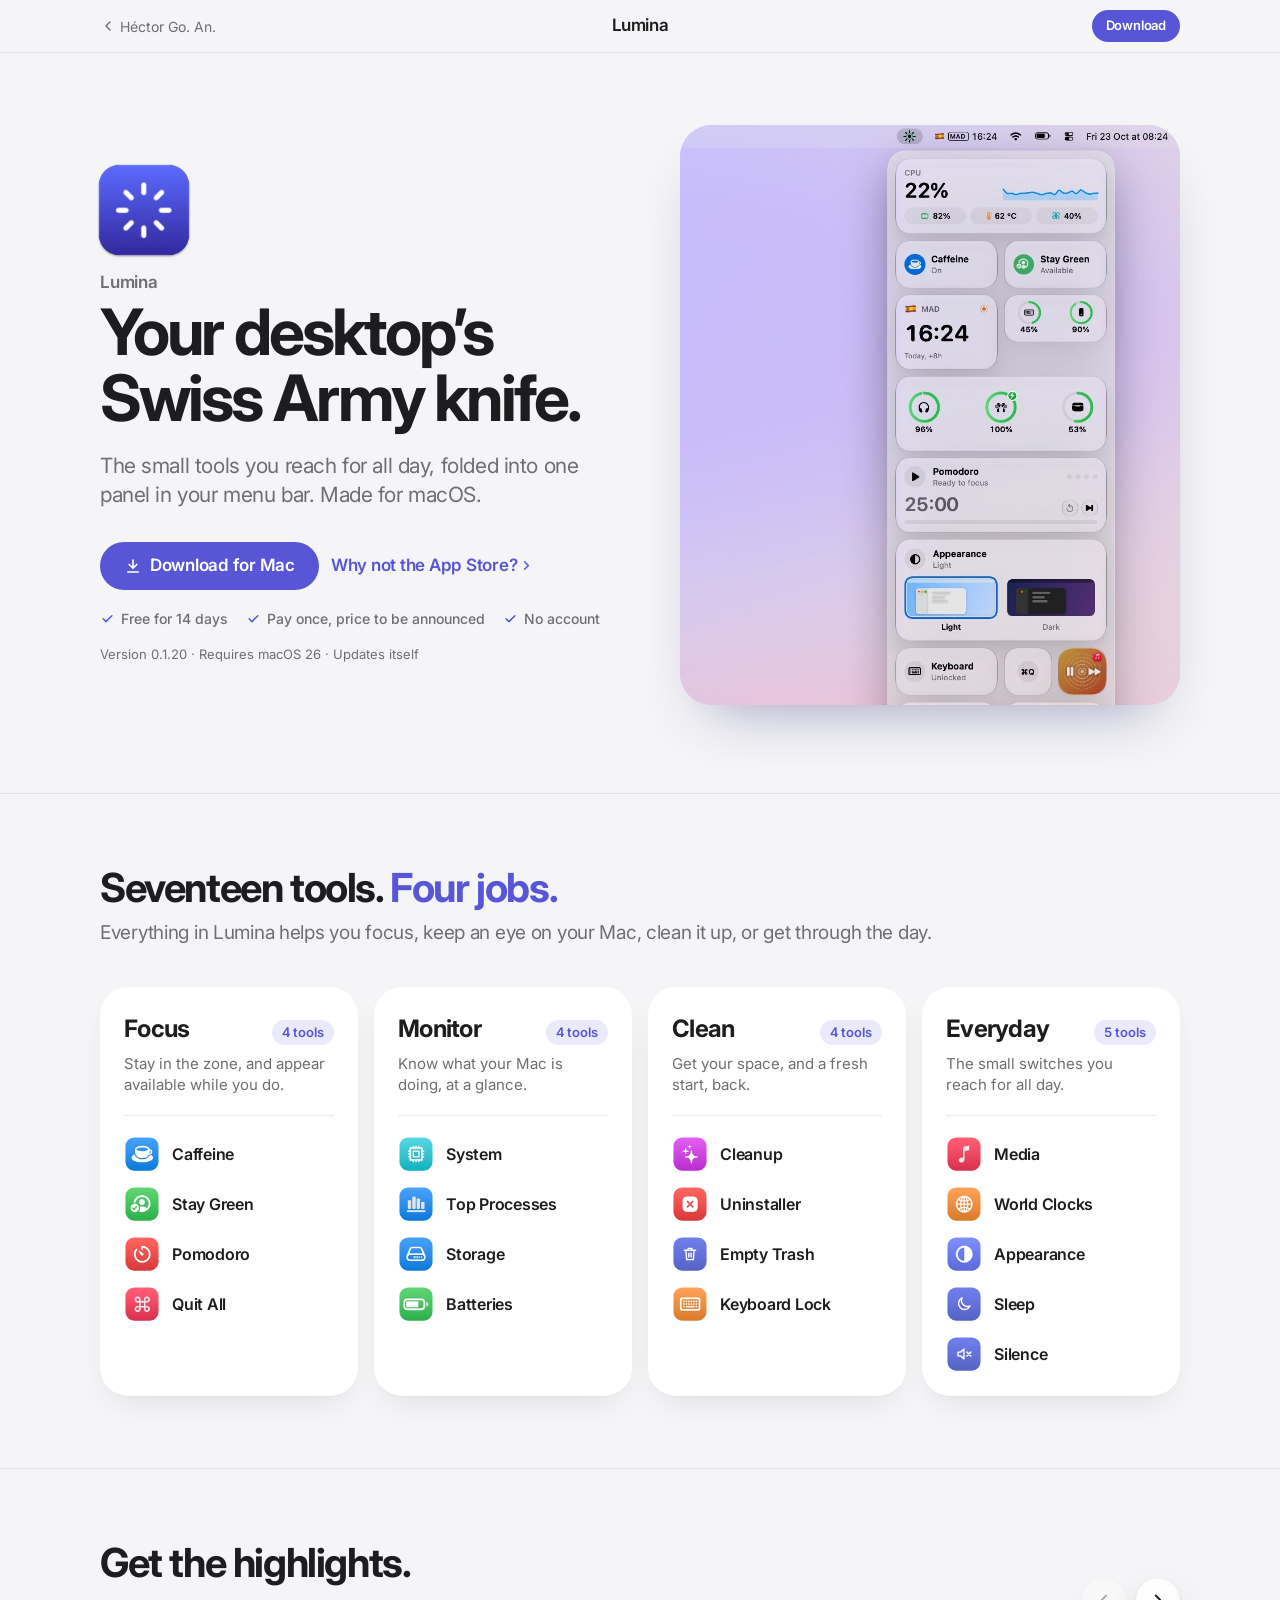
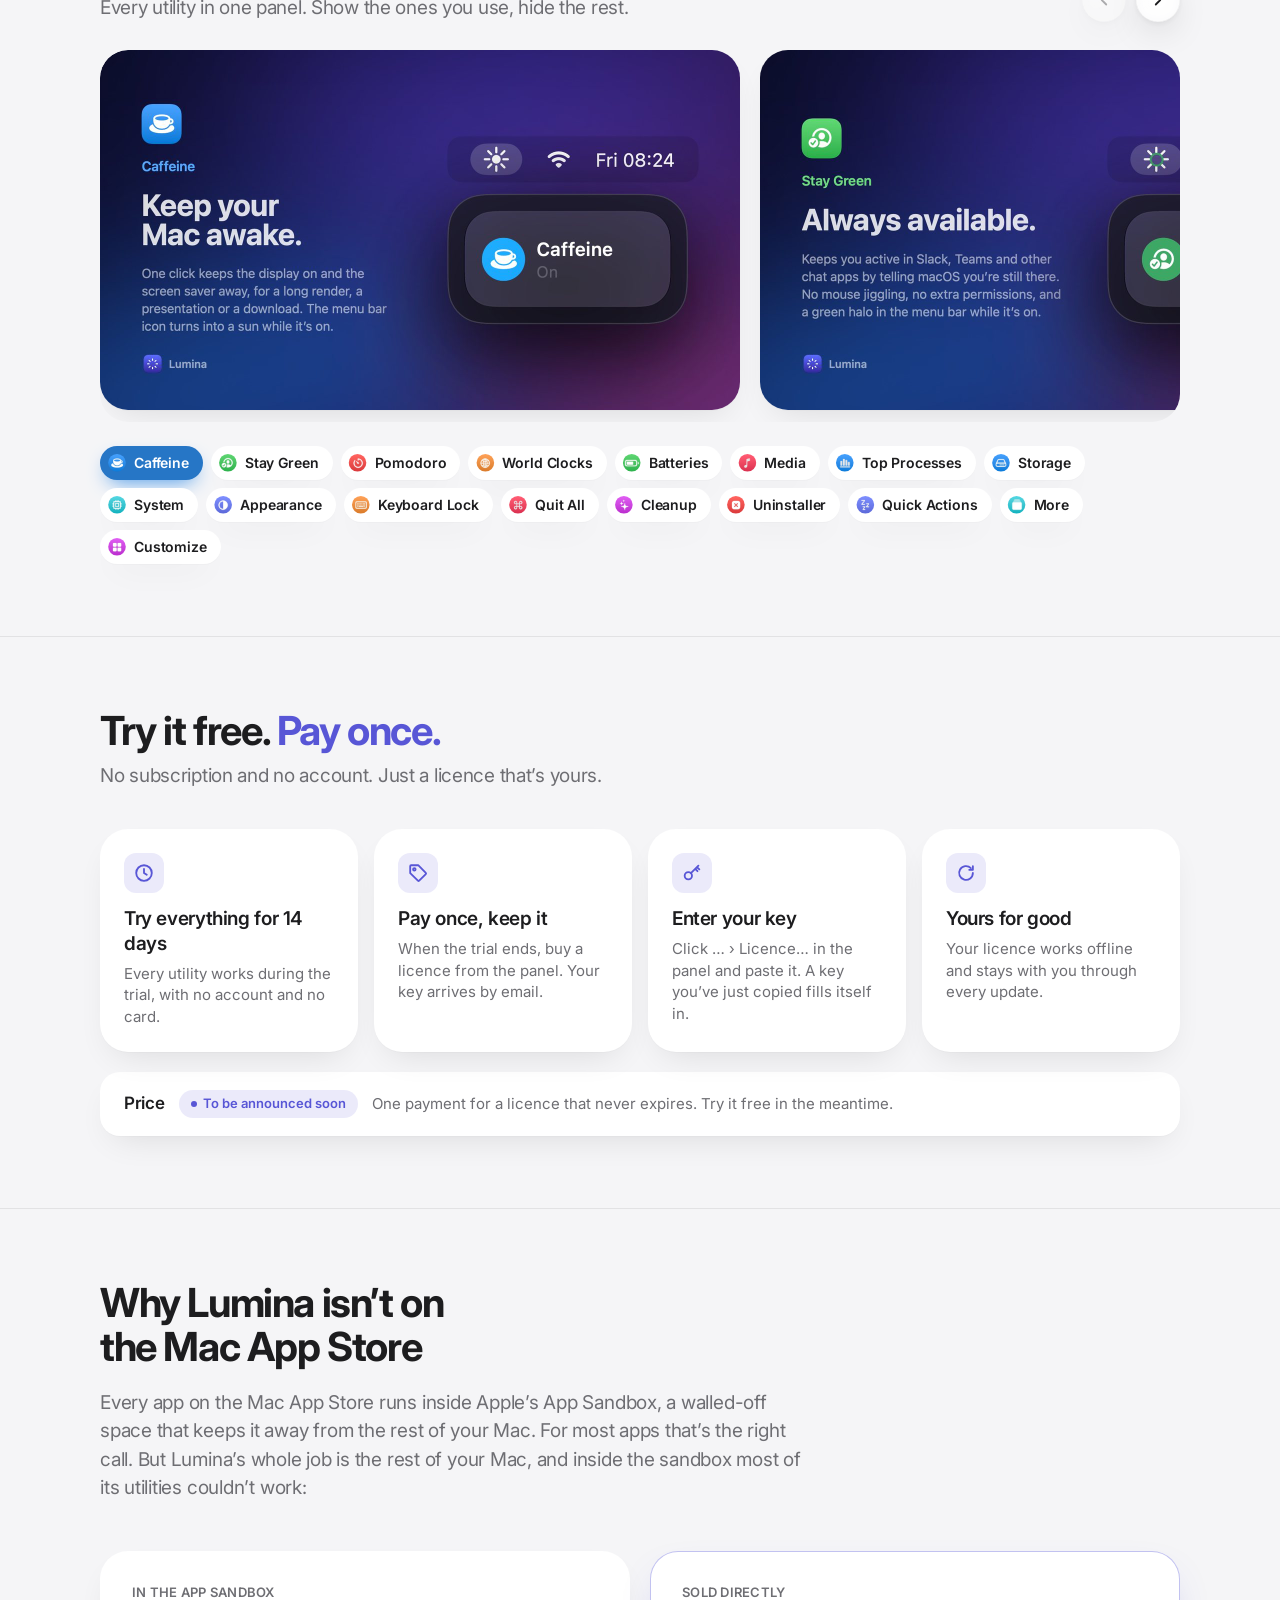
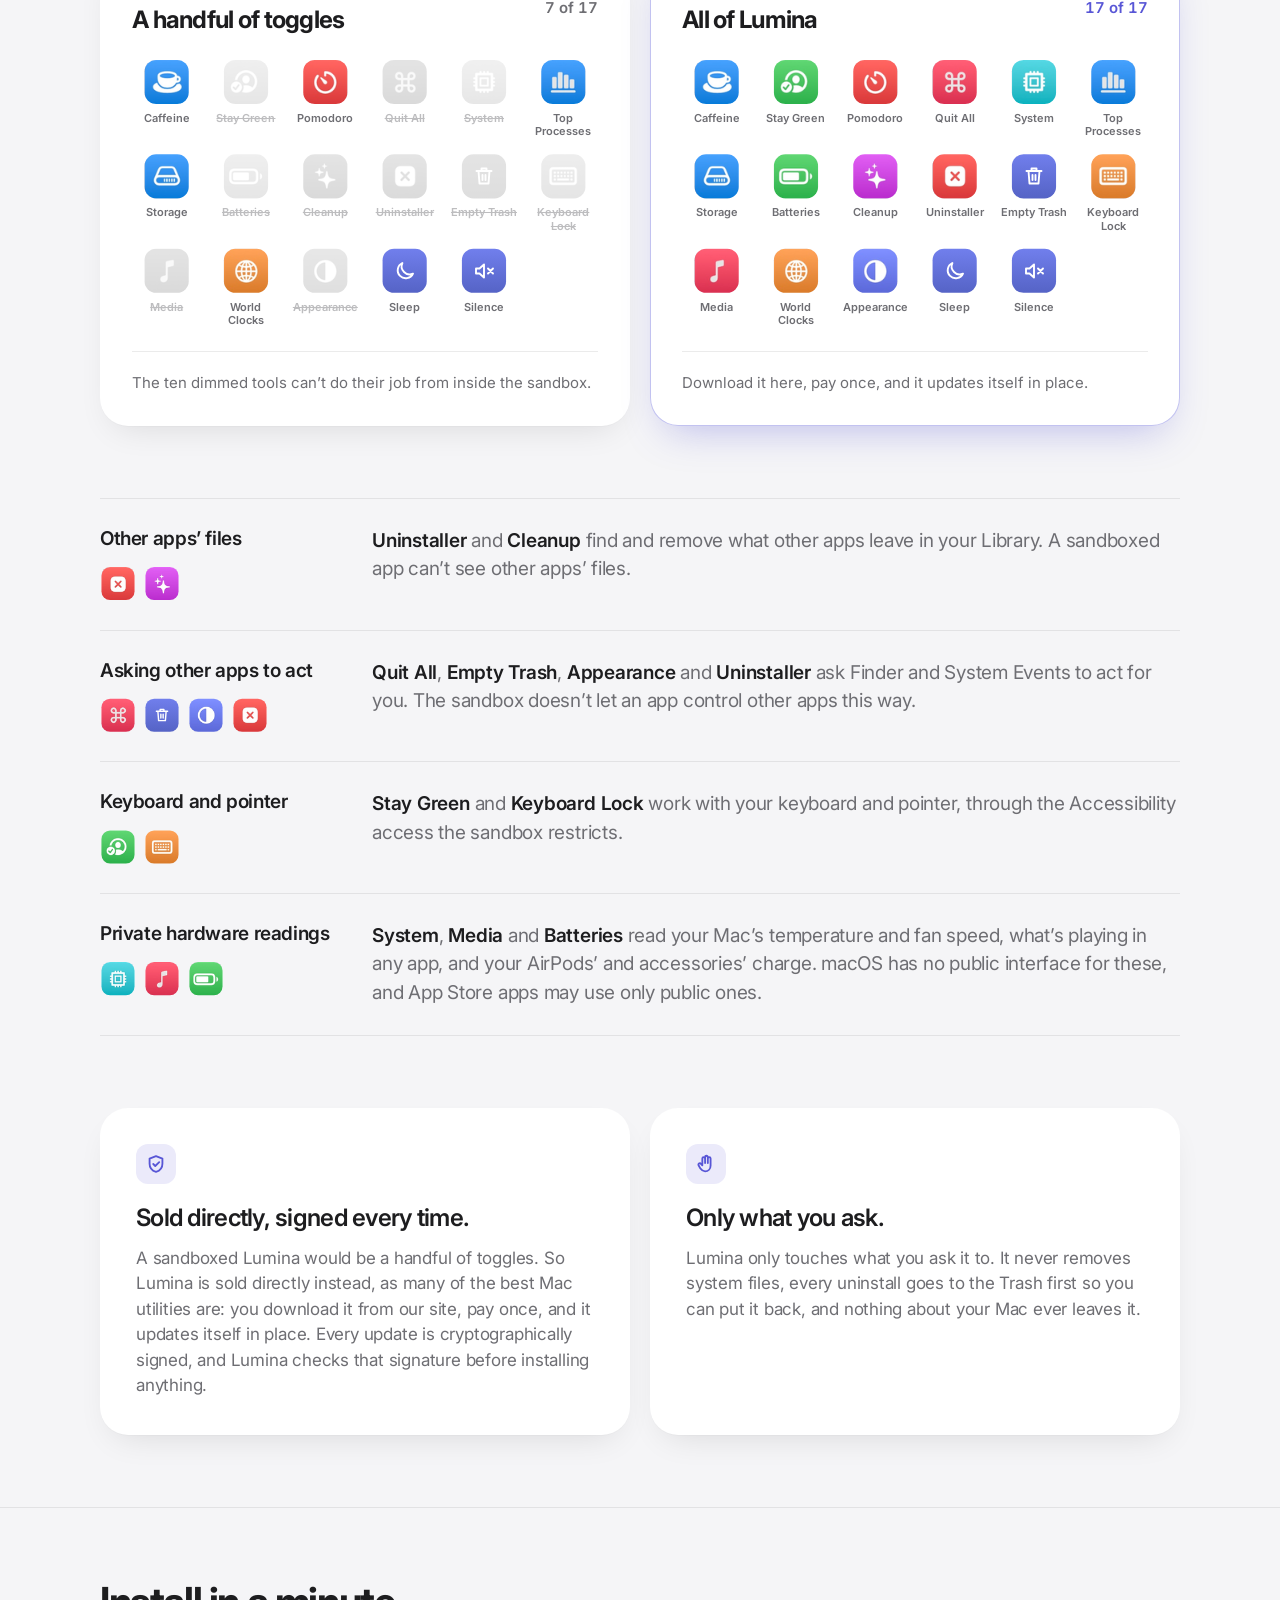
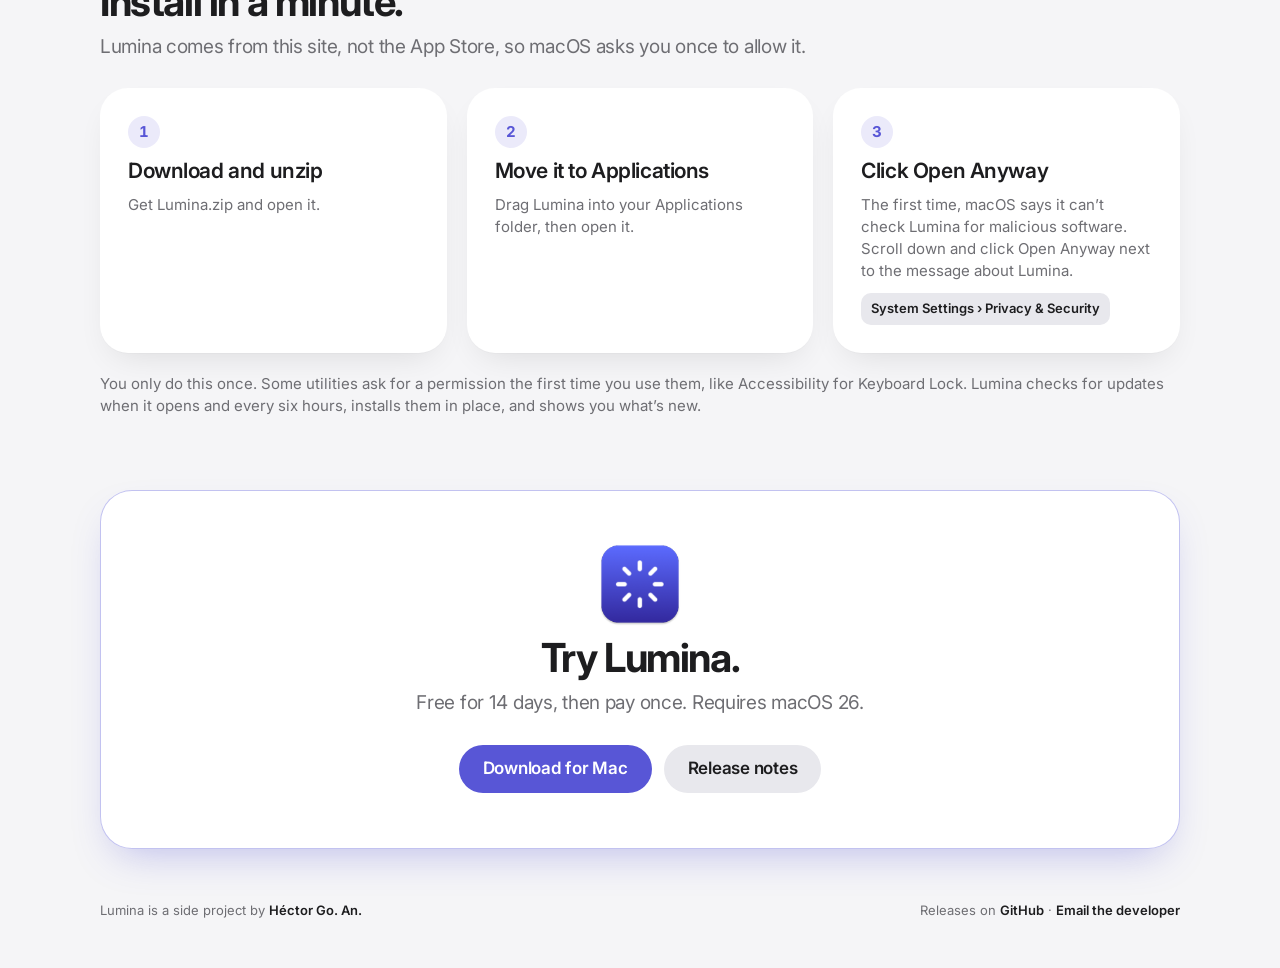
==== lumina/index.html @ a88b8afd "feat: Lumina 0.1.20 and sharp 2x marketing images Sync from lumina-releases' new marketing/2x/ folde" ====
<!DOCTYPE html>
<html lang="en">

<head>
    <meta charset="UTF-8">
    <meta name="viewport" content="width=device-width, initial-scale=1.0, viewport-fit=cover">
    <meta name="description" content="Lumina, your desktop’s Swiss Army knife: focus tools and a tidy Mac, in one menu bar panel styled like Control Center. Try it free for 14 days, then pay once. For macOS.">
    <meta name="theme-color" content="#f5f5f7" media="(prefers-color-scheme: light)">
    <meta name="theme-color" content="#000000" media="(prefers-color-scheme: dark)">
    <title>Lumina | Héctor Go. An.</title>

    <!-- Inter is only a fallback: Apple devices render SF Pro via -apple-system -->
    <link rel="preconnect" href="https://fonts.googleapis.com">
    <link rel="preconnect" href="https://fonts.gstatic.com" crossorigin>
    <link href="https://fonts.googleapis.com/css2?family=Inter:wght@400;500;600;700&display=swap" rel="stylesheet">

    <link rel="stylesheet" href="../styles.css?v=2.2">
    <link rel="stylesheet" href="lumina.css?v=1.8">
    <script>
        // Same theme choice as the homepage, applied before the body renders
        const t = localStorage.getItem('theme') || 'auto';
        if (t === 'dark' || (t === 'auto' && window.matchMedia('(prefers-color-scheme: dark)').matches)) {
            document.documentElement.classList.add('dark-mode');
        } else {
            document.documentElement.classList.add('light-mode');
        }
    </script>
</head>

<body>
    <nav class="lp-nav" aria-label="Lumina">
        <div class="lp-wrap lp-nav-in">
            <a class="lp-back" href="../">
                <svg viewBox="0 0 24 24" aria-hidden="true"><path d="M15 18l-6-6 6-6" /></svg>
                <span class="lp-back-label">Héctor Go. An.</span>
            </a>
            <span class="lp-nav-name">Lumina</span>
            <a class="lp-btn lp-btn-primary lp-btn-sm" href="https://github.com/hectorgoan/lumina-releases/releases/latest/download/Lumina.zip">Download</a>
        </div>
    </nav>

    <main>
        <section class="lp-wrap lp-hero">
            <div>
                <img class="lp-app-icon" src="../resources/lumina-icon.png" alt="" width="160" height="160">
                <div class="lp-eyebrow">Lumina</div>
                <h1 class="lp-h1">Your desktop’s Swiss Army knife.</h1>
                <p class="lp-lede">The small tools you reach for all day, folded into one panel in your menu bar. Made for macOS.</p>
                <div class="lp-ctas">
                    <a class="lp-btn lp-btn-primary" href="https://github.com/hectorgoan/lumina-releases/releases/latest/download/Lumina.zip">
                        <svg viewBox="0 0 24 24" fill="none" stroke="currentColor" stroke-width="2.2" stroke-linecap="round" stroke-linejoin="round" aria-hidden="true"><path d="M12 4v11M7 10l5 5 5-5M5 20h14" /></svg>
                        Download for Mac
                    </a>
                    <a class="lp-link" href="#why">Why not the App Store?<svg viewBox="0 0 24 24" aria-hidden="true"><path d="M9 6l6 6-6 6" /></svg></a>
                </div>
                <ul class="lp-perks">
                    <li><svg viewBox="0 0 24 24" aria-hidden="true"><path d="M5 12.5l4.5 4.5L19 7.5" /></svg>Free for 14 days</li>
                    <li><svg viewBox="0 0 24 24" aria-hidden="true"><path d="M5 12.5l4.5 4.5L19 7.5" /></svg>Pay once, price to be announced</li>
                    <li><svg viewBox="0 0 24 24" aria-hidden="true"><path d="M5 12.5l4.5 4.5L19 7.5" /></svg>No account</li>
                </ul>
                <!-- The version is set by scripts/sync_lumina.py from Lumina's README -->
                <p class="lp-fine">Version <!-- lumina-version -->0.1.20 · Requires macOS 26 · Updates itself</p>
            </div>
            <div class="lp-shot">
                <img class="lp-shot-light" src="hero-panel-light.jpg" width="880" height="1240"
                    alt="Lumina’s panel open below its menu bar icon, with CPU, Caffeine, Stay Green, a world clock, batteries, Pomodoro and Appearance">
                <img class="lp-shot-dark" src="hero-panel-dark.jpg" width="880" height="1240"
                    alt="Lumina’s panel open below its menu bar icon, with CPU, Caffeine, Stay Green, a world clock, batteries, Pomodoro and Appearance">
            </div>
        </section>

        <section class="lp-section" aria-labelledby="tools">
            <div class="lp-wrap">
                <!-- Generated by scripts/sync_lumina.py: the tools grouped by theme, see THEMES there -->
                <!-- lumina-themes:start -->
                    <h2 class="lp-h2" id="tools">Seventeen tools. <span class="lp-ink">Four jobs.</span></h2>
                    <p class="lp-sec-lede">Everything in Lumina helps you focus, keep an eye on your Mac, clean it up, or get through the day.</p>
                    <div class="lp-themes">
                        <article class="lp-theme">
                            <div class="lp-theme-top">
                                <h3 class="lp-theme-name">Focus</h3>
                                <span class="lp-theme-count">4 tools</span>
                            </div>
                            <p class="lp-theme-blurb">Stay in the zone, and appear available while you do.</p>
                            <ul class="lp-theme-tools">
                                <li><a class="lp-tool" href="#f-caffeine"><img src="icons/caffeine.png" alt="" width="60" height="60">Caffeine</a></li>
                                <li><a class="lp-tool" href="#f-stay-green"><img src="icons/stay-green.png" alt="" width="60" height="60">Stay Green</a></li>
                                <li><a class="lp-tool" href="#f-pomodoro"><img src="icons/pomodoro.png" alt="" width="60" height="60">Pomodoro</a></li>
                                <li><a class="lp-tool" href="#f-quit-all"><img src="icons/quit-all.png" alt="" width="60" height="60">Quit All</a></li>
                            </ul>
                        </article>
                        <article class="lp-theme">
                            <div class="lp-theme-top">
                                <h3 class="lp-theme-name">Monitor</h3>
                                <span class="lp-theme-count">4 tools</span>
                            </div>
                            <p class="lp-theme-blurb">Know what your Mac is doing, at a glance.</p>
                            <ul class="lp-theme-tools">
                                <li><a class="lp-tool" href="#f-system"><img src="icons/system.png" alt="" width="60" height="60">System</a></li>
                                <li><a class="lp-tool" href="#f-top-processes"><img src="icons/top-processes.png" alt="" width="60" height="60">Top Processes</a></li>
                                <li><a class="lp-tool" href="#f-storage"><img src="icons/storage.png" alt="" width="60" height="60">Storage</a></li>
                                <li><a class="lp-tool" href="#f-batteries"><img src="icons/batteries.png" alt="" width="60" height="60">Batteries</a></li>
                            </ul>
                        </article>
                        <article class="lp-theme">
                            <div class="lp-theme-top">
                                <h3 class="lp-theme-name">Clean</h3>
                                <span class="lp-theme-count">4 tools</span>
                            </div>
                            <p class="lp-theme-blurb">Get your space, and a fresh start, back.</p>
                            <ul class="lp-theme-tools">
                                <li><a class="lp-tool" href="#f-cleanup"><img src="icons/cleanup.png" alt="" width="60" height="60">Cleanup</a></li>
                                <li><a class="lp-tool" href="#f-uninstaller"><img src="icons/uninstaller.png" alt="" width="60" height="60">Uninstaller</a></li>
                                <li><a class="lp-tool" href="#f-quick-actions"><img src="icons/empty-trash.svg" alt="" width="60" height="60">Empty Trash</a></li>
                                <li><a class="lp-tool" href="#f-keyboard-lock"><img src="icons/keyboard-lock.png" alt="" width="60" height="60">Keyboard Lock</a></li>
                            </ul>
                        </article>
                        <article class="lp-theme">
                            <div class="lp-theme-top">
                                <h3 class="lp-theme-name">Everyday</h3>
                                <span class="lp-theme-count">5 tools</span>
                            </div>
                            <p class="lp-theme-blurb">The small switches you reach for all day.</p>
                            <ul class="lp-theme-tools">
                                <li><a class="lp-tool" href="#f-media"><img src="icons/media.png" alt="" width="60" height="60">Media</a></li>
                                <li><a class="lp-tool" href="#f-world-clocks"><img src="icons/world-clocks.png" alt="" width="60" height="60">World Clocks</a></li>
                                <li><a class="lp-tool" href="#f-appearance"><img src="icons/appearance.png" alt="" width="60" height="60">Appearance</a></li>
                                <li><a class="lp-tool" href="#f-quick-actions"><img src="icons/sleep.svg" alt="" width="60" height="60">Sleep</a></li>
                                <li><a class="lp-tool" href="#f-quick-actions"><img src="icons/silence.svg" alt="" width="60" height="60">Silence</a></li>
                            </ul>
                        </article>
                    </div>
                <!-- lumina-themes:end -->
            </div>
        </section>

        <section class="lp-section" aria-labelledby="highlights">
            <div class="lp-wrap">
                <div class="lp-sec-head">
                    <div>
                        <h2 class="lp-h2" id="highlights">Get the highlights.</h2>
                        <p class="lp-sec-lede">Every utility in one panel. Show the ones you use, hide the rest.</p>
                    </div>
                    <div class="lp-arrows">
                        <button class="glass lp-arrow" type="button" data-scroll="-1" aria-label="Previous highlights">
                            <svg viewBox="0 0 24 24" aria-hidden="true"><path d="M15 18l-6-6 6-6" /></svg>
                        </button>
                        <button class="glass lp-arrow" type="button" data-scroll="1" aria-label="Next highlights">
                            <svg viewBox="0 0 24 24" aria-hidden="true"><path d="M9 6l6 6-6 6" /></svg>
                        </button>
                    </div>
                </div>
                <!-- Generated by scripts/sync_lumina.py from Lumina's README: edit there, not here -->
                <div class="lp-track" tabindex="0" aria-label="Lumina features">
                    <!-- lumina-features:start -->
                        <figure class="lp-card" id="f-caffeine"><img src="features/caffeine.jpg" alt="Caffeine: Keep your Mac awake." width="1280" height="720" loading="lazy" decoding="async"></figure>
                        <figure class="lp-card" id="f-stay-green"><img src="features/stay-green.jpg" alt="Stay Green: Always available." width="1280" height="720" loading="lazy" decoding="async"></figure>
                        <figure class="lp-card" id="f-pomodoro"><img src="features/pomodoro.jpg" alt="Pomodoro: Focus in rounds." width="1280" height="720" loading="lazy" decoding="async"></figure>
                        <figure class="lp-card" id="f-world-clocks"><img src="features/world-clocks.jpg" alt="World Clocks: Every time zone you work with." width="1280" height="720" loading="lazy" decoding="async"></figure>
                        <figure class="lp-card" id="f-batteries"><img src="features/batteries.jpg" alt="Batteries: Every battery, one look." width="1280" height="720" loading="lazy" decoding="async"></figure>
                        <figure class="lp-card" id="f-media"><img src="features/media.jpg" alt="Media: What’s playing, at hand." width="1280" height="720" loading="lazy" decoding="async"></figure>
                        <figure class="lp-card" id="f-top-processes"><img src="features/top-processes.jpg" alt="Top Processes: See what’s keeping your Mac busy." width="1280" height="720" loading="lazy" decoding="async"></figure>
                        <figure class="lp-card" id="f-storage"><img src="features/storage.jpg" alt="Storage: See what’s filling your disk." width="1280" height="720" loading="lazy" decoding="async"></figure>
                        <figure class="lp-card" id="f-system"><img src="features/system.jpg" alt="System: Your Mac’s vitals." width="1280" height="720" loading="lazy" decoding="async"></figure>
                        <figure class="lp-card" id="f-appearance"><img src="features/appearance.jpg" alt="Appearance: Light or dark, instantly." width="1280" height="720" loading="lazy" decoding="async"></figure>
                        <figure class="lp-card" id="f-keyboard-lock"><img src="features/keyboard-lock.jpg" alt="Keyboard Lock: Clean your keyboard, not your document." width="1280" height="720" loading="lazy" decoding="async"></figure>
                        <figure class="lp-card" id="f-quit-all"><img src="features/quit-all.jpg" alt="Quit All: A fresh start, in one click." width="1280" height="720" loading="lazy" decoding="async"></figure>
                        <figure class="lp-card" id="f-cleanup"><img src="features/cleanup.jpg" alt="Cleanup: Junk out, space back." width="1280" height="720" loading="lazy" decoding="async"></figure>
                        <figure class="lp-card" id="f-uninstaller"><img src="features/uninstaller.jpg" alt="Uninstaller: Gone means gone." width="1280" height="720" loading="lazy" decoding="async"></figure>
                        <figure class="lp-card" id="f-quick-actions"><img src="features/quick-actions.jpg" alt="Quick Actions: One click, done." width="1280" height="720" loading="lazy" decoding="async"></figure>
                        <figure class="lp-card" id="f-more-section"><img src="features/more-section.jpg" alt="More: Ready, out of sight." width="1280" height="720" loading="lazy" decoding="async"></figure>
                        <figure class="lp-card" id="f-customize"><img src="features/customize.jpg" alt="Customize: Make it yours." width="1280" height="720" loading="lazy" decoding="async"></figure>
                    <!-- lumina-features:end -->
                </div>
                <div class="lp-chips">
                    <!-- lumina-chips:start -->
                        <a class="lp-chip" href="#f-caffeine" style="--chip: #2676c6; --chip-glow: #2c89e6"><img src="icons/caffeine.png" alt="" width="60" height="60">Caffeine</a>
                        <a class="lp-chip" href="#f-stay-green" style="--chip: #308441; --chip-glow: #46c25f"><img src="icons/stay-green.png" alt="" width="60" height="60">Stay Green</a>
                        <a class="lp-chip" href="#f-pomodoro" style="--chip: #cf4442; --chip-glow: #eb4d4b"><img src="icons/pomodoro.png" alt="" width="60" height="60">Pomodoro</a>
                        <a class="lp-chip" href="#f-world-clocks" style="--chip: #aa662e; --chip-glow: #ec8d40"><img src="icons/world-clocks.png" alt="" width="60" height="60">World Clocks</a>
                        <a class="lp-chip" href="#f-batteries" style="--chip: #2f873f; --chip-glow: #45c65c"><img src="icons/batteries.png" alt="" width="60" height="60">Batteries</a>
                        <a class="lp-chip" href="#f-media" style="--chip: #d13e54; --chip-glow: #ed4660"><img src="icons/media.png" alt="" width="60" height="60">Media</a>
                        <a class="lp-chip" href="#f-top-processes" style="--chip: #2378c9; --chip-glow: #298cea"><img src="icons/top-processes.png" alt="" width="60" height="60">Top Processes</a>
                        <a class="lp-chip" href="#f-storage" style="--chip: #2478c8; --chip-glow: #2a8ce8"><img src="icons/storage.png" alt="" width="60" height="60">Storage</a>
                        <a class="lp-chip" href="#f-system" style="--chip: #207f87; --chip-glow: #31c1cc"><img src="icons/system.png" alt="" width="60" height="60">System</a>
                        <a class="lp-chip" href="#f-appearance" style="--chip: #5e6cd2; --chip-glow: #6978e9"><img src="icons/appearance.png" alt="" width="60" height="60">Appearance</a>
                        <a class="lp-chip" href="#f-keyboard-lock" style="--chip: #9b6a4c; --chip-glow: #cc8b64"><img src="icons/keyboard-lock.png" alt="" width="60" height="60">Keyboard Lock</a>
                        <a class="lp-chip" href="#f-quit-all" style="--chip: #ba5670; --chip-glow: #c25a75"><img src="icons/quit-all.png" alt="" width="60" height="60">Quit All</a>
                        <a class="lp-chip" href="#f-cleanup" style="--chip: #b73cc8; --chip-glow: #cb43de"><img src="icons/cleanup.png" alt="" width="60" height="60">Cleanup</a>
                        <a class="lp-chip" href="#f-uninstaller" style="--chip: #c34e4f; --chip-glow: #d45556"><img src="icons/uninstaller.png" alt="" width="60" height="60">Uninstaller</a>
                        <a class="lp-chip" href="#f-quick-actions" style="--chip: #5f6dd3; --chip-glow: #6a79ea"><img src="icons/quick-actions.png" alt="" width="60" height="60">Quick Actions</a>
                        <a class="lp-chip" href="#f-more-section" style="--chip: #227f86; --chip-glow: #34c0cb"><img src="icons/more-section.png" alt="" width="60" height="60">More</a>
                        <a class="lp-chip" href="#f-customize" style="--chip: #b93dcb; --chip-glow: #c942dd"><img src="icons/customize.png" alt="" width="60" height="60">Customize</a>
                    <!-- lumina-chips:end -->
                </div>
            </div>
        </section>

        <section class="lp-section" aria-labelledby="licence">
            <div class="lp-wrap">
                <h2 class="lp-h2" id="licence">Try it free. <span class="lp-ink">Pay once.</span></h2>
                <p class="lp-sec-lede">No subscription and no account. Just a licence that’s yours.</p>
                <ul class="lp-perk-grid">
                    <li class="lp-perk">
                        <span class="lp-glyph" aria-hidden="true"><svg viewBox="0 0 24 24"><circle cx="12" cy="12" r="8.5" /><path d="M12 7.5V12l3 2" /></svg></span>
                        <h3 class="lp-perk-t">Try everything for 14 days</h3>
                        <p class="lp-perk-d">Every utility works during the trial, with no account and no card.</p>
                    </li>
                    <li class="lp-perk">
                        <span class="lp-glyph" aria-hidden="true"><svg viewBox="0 0 24 24"><path d="M3.5 12.2V4.5a1 1 0 0 1 1-1h7.7l8.3 8.3a1 1 0 0 1 0 1.4l-7.2 7.2a1 1 0 0 1-1.4 0z" /><circle cx="8" cy="8" r="1.4" /></svg></span>
                        <h3 class="lp-perk-t">Pay once, keep it</h3>
                        <p class="lp-perk-d">When the trial ends, buy a licence from the panel. Your key arrives by email.</p>
                    </li>
                    <li class="lp-perk">
                        <span class="lp-glyph" aria-hidden="true"><svg viewBox="0 0 24 24"><circle cx="8" cy="15" r="4" /><path d="M10.8 12.2L19 4M15.5 7.5l2.5 2.5M17.5 5.5L20 8" /></svg></span>
                        <h3 class="lp-perk-t">Enter your key</h3>
                        <p class="lp-perk-d">Click … › Licence… in the panel and paste it. A key you’ve just copied fills itself in.</p>
                    </li>
                    <li class="lp-perk">
                        <span class="lp-glyph" aria-hidden="true"><svg viewBox="0 0 24 24"><path d="M19.5 12a7.5 7.5 0 1 1-2.2-5.3M19.5 4.5v4h-4" /></svg></span>
                        <h3 class="lp-perk-t">Yours for good</h3>
                        <p class="lp-perk-d">Your licence works offline and stays with you through every update.</p>
                    </li>
                </ul>
                <p class="lp-price">
                    <strong>Price</strong>
                    <span class="lp-tba"><span class="lp-tba-dot" aria-hidden="true"></span>To be announced soon</span>
                    <span class="lp-price-d">One payment for a licence that never expires. Try it free in the meantime.</span>
                </p>
            </div>
        </section>

        <section class="lp-section" aria-labelledby="why">
            <div class="lp-wrap">
                <h2 class="lp-h2 lp-why-h" id="why">Why Lumina isn’t on the Mac App Store</h2>
                <p class="lp-body lp-why-intro">Every app on the Mac App Store runs inside Apple’s App Sandbox, a walled-off space that keeps it away from the rest of your Mac. For most apps that’s the right call. But Lumina’s whole job is the rest of your Mac, and inside the sandbox most of its utilities couldn’t work:</p>
                <!-- Generated by scripts/sync_lumina.py: every tool, with the ones in SANDBOXED dimmed -->
                <!-- lumina-sandbox:start -->
                    <div class="lp-sb">
                        <div class="lp-sb-card">
                            <div class="lp-sb-top"><div><p class="lp-sb-label">In the App Sandbox</p><h3 class="lp-sb-name">A handful of toggles</h3></div><span class="lp-sb-count">7 of 17</span></div>
                            <ul class="lp-sb-grid" aria-label="Tools that would still work: Caffeine, Pomodoro, Top Processes, Storage, World Clocks, Sleep, Silence">
                                <li class="lp-sb-tool"><img src="icons/caffeine.png" alt="" width="60" height="60"><span>Caffeine</span></li>
                                <li class="lp-sb-tool is-off"><img src="icons/stay-green.png" alt="" width="60" height="60"><span>Stay Green</span></li>
                                <li class="lp-sb-tool"><img src="icons/pomodoro.png" alt="" width="60" height="60"><span>Pomodoro</span></li>
                                <li class="lp-sb-tool is-off"><img src="icons/quit-all.png" alt="" width="60" height="60"><span>Quit All</span></li>
                                <li class="lp-sb-tool is-off"><img src="icons/system.png" alt="" width="60" height="60"><span>System</span></li>
                                <li class="lp-sb-tool"><img src="icons/top-processes.png" alt="" width="60" height="60"><span>Top Processes</span></li>
                                <li class="lp-sb-tool"><img src="icons/storage.png" alt="" width="60" height="60"><span>Storage</span></li>
                                <li class="lp-sb-tool is-off"><img src="icons/batteries.png" alt="" width="60" height="60"><span>Batteries</span></li>
                                <li class="lp-sb-tool is-off"><img src="icons/cleanup.png" alt="" width="60" height="60"><span>Cleanup</span></li>
                                <li class="lp-sb-tool is-off"><img src="icons/uninstaller.png" alt="" width="60" height="60"><span>Uninstaller</span></li>
                                <li class="lp-sb-tool is-off"><img src="icons/empty-trash.svg" alt="" width="60" height="60"><span>Empty Trash</span></li>
                                <li class="lp-sb-tool is-off"><img src="icons/keyboard-lock.png" alt="" width="60" height="60"><span>Keyboard Lock</span></li>
                                <li class="lp-sb-tool is-off"><img src="icons/media.png" alt="" width="60" height="60"><span>Media</span></li>
                                <li class="lp-sb-tool"><img src="icons/world-clocks.png" alt="" width="60" height="60"><span>World Clocks</span></li>
                                <li class="lp-sb-tool is-off"><img src="icons/appearance.png" alt="" width="60" height="60"><span>Appearance</span></li>
                                <li class="lp-sb-tool"><img src="icons/sleep.svg" alt="" width="60" height="60"><span>Sleep</span></li>
                                <li class="lp-sb-tool"><img src="icons/silence.svg" alt="" width="60" height="60"><span>Silence</span></li>
                            </ul>
                            <p class="lp-sb-foot">The ten dimmed tools can’t do their job from inside the sandbox.</p>
                        </div>
                        <div class="lp-sb-card is-on">
                            <div class="lp-sb-top"><div><p class="lp-sb-label">Sold directly</p><h3 class="lp-sb-name">All of Lumina</h3></div><span class="lp-sb-count">17 of 17</span></div>
                            <ul class="lp-sb-grid" aria-label="Every tool works">
                                <li class="lp-sb-tool"><img src="icons/caffeine.png" alt="" width="60" height="60"><span>Caffeine</span></li>
                                <li class="lp-sb-tool"><img src="icons/stay-green.png" alt="" width="60" height="60"><span>Stay Green</span></li>
                                <li class="lp-sb-tool"><img src="icons/pomodoro.png" alt="" width="60" height="60"><span>Pomodoro</span></li>
                                <li class="lp-sb-tool"><img src="icons/quit-all.png" alt="" width="60" height="60"><span>Quit All</span></li>
                                <li class="lp-sb-tool"><img src="icons/system.png" alt="" width="60" height="60"><span>System</span></li>
                                <li class="lp-sb-tool"><img src="icons/top-processes.png" alt="" width="60" height="60"><span>Top Processes</span></li>
                                <li class="lp-sb-tool"><img src="icons/storage.png" alt="" width="60" height="60"><span>Storage</span></li>
                                <li class="lp-sb-tool"><img src="icons/batteries.png" alt="" width="60" height="60"><span>Batteries</span></li>
                                <li class="lp-sb-tool"><img src="icons/cleanup.png" alt="" width="60" height="60"><span>Cleanup</span></li>
                                <li class="lp-sb-tool"><img src="icons/uninstaller.png" alt="" width="60" height="60"><span>Uninstaller</span></li>
                                <li class="lp-sb-tool"><img src="icons/empty-trash.svg" alt="" width="60" height="60"><span>Empty Trash</span></li>
                                <li class="lp-sb-tool"><img src="icons/keyboard-lock.png" alt="" width="60" height="60"><span>Keyboard Lock</span></li>
                                <li class="lp-sb-tool"><img src="icons/media.png" alt="" width="60" height="60"><span>Media</span></li>
                                <li class="lp-sb-tool"><img src="icons/world-clocks.png" alt="" width="60" height="60"><span>World Clocks</span></li>
                                <li class="lp-sb-tool"><img src="icons/appearance.png" alt="" width="60" height="60"><span>Appearance</span></li>
                                <li class="lp-sb-tool"><img src="icons/sleep.svg" alt="" width="60" height="60"><span>Sleep</span></li>
                                <li class="lp-sb-tool"><img src="icons/silence.svg" alt="" width="60" height="60"><span>Silence</span></li>
                            </ul>
                            <p class="lp-sb-foot">Download it here, pay once, and it updates itself in place.</p>
                        </div>
                    </div>
                <!-- lumina-sandbox:end -->
                <ul class="lp-reasons">
                    <li class="lp-reason">
                        <div class="lp-reason-head">
                            <h3 class="lp-reason-t">Other apps’ files</h3>
                            <div class="lp-reason-icons"><img src="icons/uninstaller.png" alt="" width="60" height="60"><img src="icons/cleanup.png" alt="" width="60" height="60"></div>
                        </div>
                        <p class="lp-reason-d"><strong>Uninstaller</strong> and <strong>Cleanup</strong> find and remove what other apps leave in your Library. A sandboxed app can’t see other apps’ files.</p>
                    </li>
                    <li class="lp-reason">
                        <div class="lp-reason-head">
                            <h3 class="lp-reason-t">Asking other apps to act</h3>
                            <div class="lp-reason-icons"><img src="icons/quit-all.png" alt="" width="60" height="60"><img src="icons/empty-trash.svg" alt="" width="60" height="60"><img src="icons/appearance.png" alt="" width="60" height="60"><img src="icons/uninstaller.png" alt="" width="60" height="60"></div>
                        </div>
                        <p class="lp-reason-d"><strong>Quit All</strong>, <strong>Empty Trash</strong>, <strong>Appearance</strong> and <strong>Uninstaller</strong> ask Finder and System Events to act for you. The sandbox doesn’t let an app control other apps this way.</p>
                    </li>
                    <li class="lp-reason">
                        <div class="lp-reason-head">
                            <h3 class="lp-reason-t">Keyboard and pointer</h3>
                            <div class="lp-reason-icons"><img src="icons/stay-green.png" alt="" width="60" height="60"><img src="icons/keyboard-lock.png" alt="" width="60" height="60"></div>
                        </div>
                        <p class="lp-reason-d"><strong>Stay Green</strong> and <strong>Keyboard Lock</strong> work with your keyboard and pointer, through the Accessibility access the sandbox restricts.</p>
                    </li>
                    <li class="lp-reason">
                        <div class="lp-reason-head">
                            <h3 class="lp-reason-t">Private hardware readings</h3>
                            <div class="lp-reason-icons"><img src="icons/system.png" alt="" width="60" height="60"><img src="icons/media.png" alt="" width="60" height="60"><img src="icons/batteries.png" alt="" width="60" height="60"></div>
                        </div>
                        <p class="lp-reason-d"><strong>System</strong>, <strong>Media</strong> and <strong>Batteries</strong> read your Mac’s temperature and fan speed, what’s playing in any app, and your AirPods’ and accessories’ charge. macOS has no public interface for these, and App Store apps may use only public ones.</p>
                    </li>
                </ul>
                <div class="lp-split">
                    <div class="lp-split-tile">
                        <span class="lp-glyph" aria-hidden="true"><svg viewBox="0 0 24 24"><path d="M12 3.5l7 2.6v5.6c0 4.3-3 7.7-7 8.8-4-1.1-7-4.5-7-8.8V6.1z" /><path d="M9 12l2.2 2.2L15.5 10" /></svg></span>
                        <h3 class="lp-split-t">Sold directly, signed every time.</h3>
                        <p class="lp-body">A sandboxed Lumina would be a handful of toggles. So Lumina is sold directly instead, as many of the best Mac utilities are: you download it from our site, pay once, and it updates itself in place. Every update is cryptographically signed, and Lumina checks that signature before installing anything.</p>
                    </div>
                    <div class="lp-split-tile">
                        <span class="lp-glyph" aria-hidden="true"><svg viewBox="0 0 24 24"><path d="M8 12.5V6a1.5 1.5 0 0 1 3 0v5M11 11V4.5a1.5 1.5 0 0 1 3 0V11M14 11V6a1.5 1.5 0 0 1 3 0v7.5c0 3.6-2.5 6.5-6 6.5-2.4 0-3.8-1.1-5.1-3L4 13.6a1.5 1.5 0 0 1 2.4-1.8L8 13.5" /></svg></span>
                        <h3 class="lp-split-t">Only what you ask.</h3>
                        <p class="lp-body">Lumina only touches what you ask it to. It never removes system files, every uninstall goes to the Trash first so you can put it back, and nothing about your Mac ever leaves it.</p>
                    </div>
                </div>
            </div>
        </section>

        <section class="lp-section" aria-labelledby="install">
            <div class="lp-wrap">
                <div class="lp-sec-head">
                    <div>
                        <h2 class="lp-h2" id="install">Install in a minute.</h2>
                        <p class="lp-sec-lede">Lumina comes from this site, not the App Store, so macOS asks you once to allow it.</p>
                    </div>
                </div>
                <ol class="lp-steps">
                    <li class="lp-step">
                        <span class="lp-step-n" aria-hidden="true">1</span>
                        <span class="lp-step-t">Download and unzip</span>
                        <span class="lp-step-d">Get Lumina.zip and open it.</span>
                    </li>
                    <li class="lp-step">
                        <span class="lp-step-n" aria-hidden="true">2</span>
                        <span class="lp-step-t">Move it to Applications</span>
                        <span class="lp-step-d">Drag Lumina into your Applications folder, then open it.</span>
                    </li>
                    <li class="lp-step">
                        <span class="lp-step-n" aria-hidden="true">3</span>
                        <span class="lp-step-t">Click Open Anyway</span>
                        <span class="lp-step-d">The first time, macOS says it can’t check Lumina for malicious software. Scroll down and click Open Anyway next to the message about Lumina.</span>
                        <span class="lp-path">System Settings › Privacy &amp; Security</span>
                    </li>
                </ol>
                <p class="lp-note">You only do this once. Some utilities ask for a permission the first time you use them, like Accessibility for Keyboard Lock. Lumina checks for updates when it opens and every six hours, installs them in place, and shows you what’s new.</p>
            </div>
        </section>

        <section class="lp-wrap lp-final">
            <div class="lp-cta-tile">
                <img class="lp-cta-icon" src="../resources/lumina-icon.png" alt="" width="160" height="160">
                <h2 class="lp-h2">Try Lumina.</h2>
                <p class="lp-sec-lede">Free for 14 days, then pay once. Requires macOS 26.</p>
                <div class="lp-ctas">
                    <a class="lp-btn lp-btn-primary" href="https://github.com/hectorgoan/lumina-releases/releases/latest/download/Lumina.zip">Download for Mac</a>
                    <a class="lp-btn lp-btn-secondary" href="https://github.com/hectorgoan/lumina-releases/releases" target="_blank" rel="noopener">Release notes</a>
                </div>
            </div>
        </section>
    </main>

    <footer class="lp-wrap lp-foot">
        <span>Lumina is a side project by <a href="../">Héctor Go. An.</a></span>
        <span>Releases on <a href="https://github.com/hectorgoan/lumina-releases/releases" target="_blank" rel="noopener">GitHub</a> · <a href="mailto:hectorgoan@gmail.com?subject=Lumina">Email the developer</a></span>
    </footer>

    <script src="lumina.js?v=1.2"></script>
</body>

</html>
---- styles.css ----
:root {
    /* Color Palette (Light Mode Default) */
    --bg-color: #f5f5f7;
    --tile-bg: #ffffff;
    --text-primary: #1d1d1f;
    --text-secondary: #6e6e73;
    --fill: #f2f2f5;
    --separator: rgba(0, 0, 0, 0.08);
    --accent: #0071e3;
    --indigo: #5856d6;
    --indigo-soft: rgba(88, 86, 214, 0.12);
    --tile-shadow: 0 1px 1px rgba(0, 0, 0, 0.02), 0 14px 34px -14px rgba(0, 0, 0, 0.12);
    --tile-hover-shadow: 0 1px 1px rgba(0, 0, 0, 0.02), 0 22px 44px -16px rgba(0, 0, 0, 0.18);

    /* Liquid Glass */
    --glass-bg: rgba(255, 255, 255, 0.34);
    --glass-edge: rgba(0, 0, 0, 0.06);
    --glass-spec: rgba(255, 255, 255, 1);
    --glass-spec-2: rgba(255, 255, 255, 0.7);
    --glass-sheen: rgba(255, 255, 255, 0.45);
    --glass-thumb: rgba(0, 0, 0, 0.07);

    /* Map (Apple Maps-like palette) */
    --map-land: #f2f0eb;
    --map-road: #ffffff;
    --map-major: #ffe7a8;
    --map-park: #d3ebc9;
    --map-water: #a9d4f5;

    /* Contribution levels */
    --contrib-0: #ececf0;
    --contrib-wave: #dcdce2;
    --contrib-1: rgba(52, 199, 89, 0.28);
    --contrib-2: rgba(52, 199, 89, 0.5);
    --contrib-3: rgba(52, 199, 89, 0.74);
    --contrib-4: rgb(52, 199, 89);
    --chart-filter: none;

    --hdr-btn-opacity: 1;
    --hdr-btn-cursor: pointer;

    --ease-spring: cubic-bezier(0.2, 0.9, 0.25, 1);
}

:root.dark-mode {
    /* Dark Mode Palette overrides */
    --bg-color: #000000;
    --tile-bg: #1c1c1e;
    --text-primary: #f5f5f7;
    --text-secondary: #98989d;
    --fill: #2c2c2e;
    --separator: rgba(255, 255, 255, 0.12);
    --accent: #0a84ff;
    --indigo: #7d7aff;
    --indigo-soft: rgba(125, 122, 255, 0.18);
    --tile-shadow: inset 0 0 0 0.5px rgba(255, 255, 255, 0.06);
    --tile-hover-shadow: inset 0 0 0 0.5px rgba(255, 255, 255, 0.12);

    --glass-bg: rgba(30, 30, 32, 0.42);
    --glass-edge: rgba(255, 255, 255, 0.16);
    --glass-spec: rgba(255, 255, 255, 0.55);
    --glass-spec-2: rgba(255, 255, 255, 0.22);
    --glass-sheen: rgba(255, 255, 255, 0.1);
    --glass-thumb: rgba(255, 255, 255, 0.16);

    --map-land: #232326;
    --map-road: #38383c;
    --map-major: #4a4a4f;
    --map-park: #22302a;
    --map-water: #1d3a57;

    --contrib-0: #2c2c2e;
    --contrib-wave: #3e3e42;
    --chart-filter: invert(1) hue-rotate(180deg) brightness(1.2);

    --hdr-btn-opacity: 0.4;
    --hdr-btn-cursor: not-allowed;
}

* {
    box-sizing: border-box;
    margin: 0;
    padding: 0;
}

[v-cloak] {
    display: none;
}

html {
    background-color: var(--bg-color);
}

body {
    font-family: -apple-system, BlinkMacSystemFont, 'SF Pro Display', 'SF Pro Text', 'Inter', 'Helvetica Neue', sans-serif;
    background-color: var(--bg-color);
    color: var(--text-primary);
    line-height: 1.5;
    min-height: 100vh;
    overflow-x: hidden;
    -webkit-font-smoothing: antialiased;
    -moz-osx-font-smoothing: grayscale;
    transition: background-color 0.4s ease, color 0.4s ease;
}

a {
    color: inherit;
}

.page {
    max-width: 1080px;
    margin: 0 auto;
    padding: 72px 24px calc(140px + env(safe-area-inset-bottom));
}

/* Bento Grid */
.bento-grid {
    display: grid;
    grid-template-columns: repeat(2, minmax(0, 1fr));
    /* Rows may grow on narrow phones, so the profile text never gets clipped */
    grid-auto-rows: minmax(168px, auto);
    gap: 14px;
}

.span-2 {
    grid-column: span 2;
}

.rows-2 {
    grid-row: span 2;
}

@media (min-width: 768px) {
    .bento-grid {
        grid-template-columns: repeat(4, minmax(0, 1fr));
        grid-auto-rows: 184px;
        gap: 20px;
    }
}

/* Tiles */
.tile {
    position: relative;
    display: flex;
    flex-direction: column;
    justify-content: space-between;
    padding: 22px 24px;
    border-radius: 26px;
    background: var(--tile-bg);
    box-shadow: var(--tile-shadow);
    color: var(--text-primary);
    text-decoration: none;
    overflow: hidden;
    -webkit-tap-highlight-color: transparent;
    transition: transform 0.6s var(--ease-spring), box-shadow 0.6s var(--ease-spring), background-color 0.4s ease;
}

@media (min-width: 768px) {
    .tile {
        border-radius: 32px;
    }
}

a.tile:hover {
    transform: scale(1.018);
    box-shadow: var(--tile-hover-shadow);
}

a.tile:active {
    transform: scale(0.985);
}

a.tile:focus-visible,
button:focus-visible {
    outline: 3px solid var(--accent);
    outline-offset: 3px;
}

.eyebrow {
    font-size: 13px;
    line-height: 18px;
    font-weight: 600;
    letter-spacing: -0.005em;
    color: var(--text-secondary);
}

.title {
    font-size: 21px;
    line-height: 26px;
    font-weight: 600;
    letter-spacing: -0.02em;
}

.tile-link .title {
    overflow-wrap: anywhere;
}

@media (min-width: 768px) {
    .tile-link:not(.span-2) .title {
        font-size: 19px;
        line-height: 24px;
    }
}

@media (max-width: 767px) {
    .tile-link .title {
        font-size: 17px;
        line-height: 22px;
    }
}

.sub {
    font-size: 15px;
    line-height: 20px;
    letter-spacing: -0.01em;
    color: var(--text-secondary);
}

.glyph {
    width: 28px;
    height: 28px;
    flex-shrink: 0;
}

.go {
    position: absolute;
    top: 20px;
    right: 20px;
    width: 30px;
    height: 30px;
    border-radius: 50%;
    background: var(--fill);
    color: var(--text-secondary);
    display: flex;
    align-items: center;
    justify-content: center;
}

.go svg {
    width: 13px;
    height: 13px;
    fill: none;
    stroke: currentColor;
    stroke-width: 2.6;
    stroke-linecap: round;
    stroke-linejoin: round;
}

/* Private accounts: a small lock before "Private" in the subtitle */
.private {
    white-space: nowrap;
}

.lock {
    width: 11px;
    height: 11px;
    margin: 0 4px 0 1px;
    vertical-align: -1px;
}

/* Old account tag beside a title */
.tag {
    display: inline-flex;
    align-items: center;
    height: 19px;
    margin-left: 3px;
    padding: 0 6px;
    border-radius: 6px;
    background: var(--fill);
    color: var(--text-secondary);
    font-size: 11px;
    line-height: 1;
    font-weight: 700;
    letter-spacing: 0.06em;
    text-transform: uppercase;
    vertical-align: 2px;
}

.tile-row {
    display: flex;
    align-items: center;
    justify-content: space-between;
    gap: 12px;
}

/* Profile */
.tile-profile {
    padding: 28px;
}

@media (min-width: 768px) {
    .tile-profile {
        padding: 32px;
    }
}

.avatar {
    width: 92px;
    height: 92px;
    border-radius: 50%;
    object-fit: cover;
    display: block;
    background: var(--fill);
    transition: filter 0.3s ease, box-shadow 0.3s ease;
}

.name {
    font-size: 34px;
    line-height: 38px;
    font-weight: 700;
    letter-spacing: -0.035em;
}

.bio {
    margin-top: 12px;
    max-width: 420px;
    font-size: 17px;
    line-height: 24px;
    letter-spacing: -0.015em;
    color: var(--text-secondary);
}

.bio a {
    color: var(--text-primary);
    font-weight: 600;
    text-decoration: none;
}

.bio a:hover {
    text-decoration: underline;
}

.places {
    display: flex;
    flex-wrap: wrap;
    gap: 20px;
    margin-top: 20px;
}

.place {
    display: inline-flex;
    align-items: center;
    gap: 7px;
    font-size: 15px;
    color: var(--text-secondary);
}

.emoji {
    font-size: 17px;
    line-height: 1;
}

.disclaimer {
    margin-top: 12px;
    padding-top: 12px;
    border-top: 1px solid var(--separator);
    font-size: 13px;
    line-height: 18px;
    font-weight: 500;
    color: var(--text-secondary);
}

@media (min-width: 768px) {
    .name {
        font-size: 48px;
        line-height: 52px;
    }

    .bio {
        font-size: 19px;
        line-height: 27px;
    }
}

/* Brand-tinted glyphs */
.glyph-linkedin { color: #0077b5; }
.glyph-instagram { color: #8a3ab9; }
.glyph-reddit { color: #ff4500; }

:root.dark-mode .glyph-linkedin { color: #4aa3e8; }
:root.dark-mode .glyph-instagram { color: #b46ef0; }

.tile-header .glyph {
    width: 26px;
    height: 26px;
}

/* Map */
.tile-map {
    display: block;
    padding: 0;
    background: var(--map-land);
}

.tile-map {
    isolation: isolate;
}

.map {
    position: absolute;
    inset: 0;
    width: 100%;
    height: 100%;
    display: block;
    z-index: 0;
}

.map-live {
    background: transparent;
}

.tile-map:not(.satellite) .leaflet-tile-pane {
    filter: saturate(0.75) brightness(1.02);
}

:root.dark-mode .tile-map:not(.satellite) .leaflet-tile-pane {
    filter: invert(1) hue-rotate(180deg) brightness(0.9) contrast(0.9) saturate(0.5);
}

.map-live .leaflet-control-attribution {
    margin: 0 14px 10px 0;
    padding: 1px 6px;
    border-radius: 6px;
    background: rgba(255, 255, 255, 0.6);
    color: #3a3a3c;
    font: 500 9px/1.5 -apple-system, BlinkMacSystemFont, 'Inter', sans-serif;
}

.map-live .leaflet-control-attribution a {
    color: inherit;
}

.tile-map-link {
    position: absolute;
    inset: 0;
    z-index: 1;
    border-radius: inherit;
}

.tile-map-link:focus-visible {
    outline: 3px solid var(--accent);
    outline-offset: -3px;
}

.tile-map .map-pin,
.tile-map .map-label {
    z-index: 2;
    pointer-events: none;
}

.tile-map .map-switch {
    position: absolute;
    top: 14px;
    right: 14px;
    z-index: 3;
    display: flex;
    gap: 2px;
    padding: 3px;
}

.map-switch button {
    position: relative;
    z-index: 1;
    height: 32px;
    padding: 0 14px;
    border: none;
    border-radius: 999px;
    background: transparent;
    color: var(--text-secondary);
    font: inherit;
    font-size: 13px;
    font-weight: 600;
    letter-spacing: -0.01em;
    cursor: pointer;
    transition: color 0.3s ease, background-color 0.3s ease;
}

.map-switch button:hover,
.map-switch button.active {
    color: var(--text-primary);
}

.map-switch button.active {
    background: var(--glass-thumb);
    box-shadow: inset 0 0 0 0.5px var(--glass-edge);
}

/* Satellite imagery is dark: switch the glass to a dark tint so text stays legible */
.tile-map.satellite .glass {
    --glass-bg: rgba(20, 20, 22, 0.38);
    --glass-edge: rgba(255, 255, 255, 0.18);
    --glass-spec: rgba(255, 255, 255, 0.55);
    --glass-spec-2: rgba(255, 255, 255, 0.22);
    --glass-sheen: rgba(255, 255, 255, 0.12);
    --glass-thumb: rgba(255, 255, 255, 0.2);
    --text-primary: #fff;
    --text-secondary: rgba(255, 255, 255, 0.78);
    color: #fff;
}

.map-park {
    fill: var(--map-park);
}

.map-water {
    fill: none;
    stroke: var(--map-water);
    stroke-width: 9;
    stroke-linecap: round;
}

.map-road,
.map-street,
.map-major {
    fill: none;
    stroke: var(--map-road);
    stroke-linecap: round;
}

.map-road {
    stroke-width: 5;
}

.map-street {
    stroke-width: 2;
}

.map-major {
    stroke: var(--map-major);
    stroke-width: 9;
}

.map-pin {
    position: absolute;
    left: 50%;
    top: 50%;
    width: 22px;
    height: 22px;
    border-radius: 50%;
    background: #0a84ff;
    transform: translate(-50%, -50%);
    box-shadow: 0 0 0 4px #fff, 0 4px 10px rgba(0, 0, 0, 0.25);
}

.map-pin::before {
    content: '';
    position: absolute;
    inset: -26px;
    border-radius: 50%;
    background: rgba(10, 132, 255, 0.16);
    animation: pulse 2.8s ease-out infinite;
}

@keyframes pulse {
    0% {
        transform: scale(0.6);
        opacity: 1;
    }

    100% {
        transform: scale(1.4);
        opacity: 0;
    }
}

.tile-map .map-label {
    position: absolute;
    left: 16px;
    bottom: 16px;
    border-radius: 22px;
    padding: 12px 18px 13px;
}

.map-place {
    font-size: 19px;
    line-height: 24px;
    font-weight: 600;
    letter-spacing: -0.02em;
}

/* GitHub contributions */
.tile-github {
    gap: 16px;
}

.tile-header {
    display: flex;
    align-items: center;
    gap: 12px;
    padding-right: 40px;
}

.tile-header .title {
    font-size: 19px;
}

.contrib {
    flex: 1;
    display: grid;
    grid-template-rows: repeat(7, minmax(0, 1fr));
    grid-auto-flow: column;
    grid-auto-columns: minmax(0, 1fr);
    gap: 3px;
}

@media (min-width: 768px) {
    .contrib {
        gap: 4px;
    }
}

.contrib span {
    border-radius: 3px;
    background: var(--contrib-0);
}

.contrib .lvl-1 { background: var(--contrib-1); }
.contrib .lvl-2 { background: var(--contrib-2); }
.contrib .lvl-3 { background: var(--contrib-3); }
.contrib .lvl-4 { background: var(--contrib-4); }

/* Skeleton: a soft highlight sweeps diagonally across the empty grid, like a loading row in iOS */
.contrib-loading span {
    animation: contribWave 1.8s ease-in-out infinite;
    animation-delay: calc(var(--wave, 0) * 40ms);
}

@keyframes contribWave {
    0%, 55%, 100% { background: var(--contrib-0); }
    25% { background: var(--contrib-wave); }
}

/* The real squares fade in where the skeleton was */
.contrib:not(.contrib-loading) span {
    animation: contribIn 0.5s ease-out both;
}

@keyframes contribIn {
    from { opacity: 0; }
}

.contrib-fallback {
    flex: 1;
    display: flex;
    align-items: center;
}

.contrib-fallback img {
    width: 100%;
    height: auto;
    display: block;
    filter: var(--chart-filter);
}

/* Email: a compose sheet */
.tile-compose {
    padding: 24px 28px;
}

.send {
    width: 34px;
    height: 34px;
    flex-shrink: 0;
    border-radius: 50%;
    background: var(--text-primary);
    color: var(--tile-bg);
    display: flex;
    align-items: center;
    justify-content: center;
}

.send svg {
    width: 15px;
    height: 15px;
    fill: none;
    stroke: currentColor;
    stroke-width: 2.6;
    stroke-linecap: round;
    stroke-linejoin: round;
}

.field {
    display: flex;
    align-items: baseline;
    gap: 8px;
    padding: 9px 0;
    border-top: 1px solid var(--separator);
    font-size: 15px;
    line-height: 20px;
    letter-spacing: -0.01em;
}

.field-label {
    min-width: 62px;
    font-weight: 500;
    color: var(--text-secondary);
}

.field-value {
    font-weight: 600;
    overflow-wrap: anywhere;
}

/* Latest side project */
.tile-project {
    box-shadow: inset 0 0 0 1px rgba(88, 86, 214, 0.36), 0 1px 1px rgba(0, 0, 0, 0.02), 0 18px 40px -16px rgba(88, 86, 214, 0.38);
}

a.tile-project:hover {
    box-shadow: inset 0 0 0 1px rgba(88, 86, 214, 0.5), 0 1px 1px rgba(0, 0, 0, 0.02), 0 24px 48px -16px rgba(88, 86, 214, 0.46);
}

:root.dark-mode .tile-project {
    box-shadow: inset 0 0 0 1px rgba(125, 122, 255, 0.5), 0 0 44px -14px rgba(125, 122, 255, 0.42);
}

:root.dark-mode a.tile-project:hover {
    box-shadow: inset 0 0 0 1px rgba(125, 122, 255, 0.64), 0 0 52px -12px rgba(125, 122, 255, 0.5);
}

.tile-project .go {
    background: var(--indigo-soft);
    color: var(--indigo);
}

.project-icon {
    display: block;
    width: 48px;
    height: 48px;
    margin: -5px 0 0 -5px;
}

.project-shot {
    position: absolute;
    top: 30px;
    right: 66px;
    width: 168px;
    height: auto;
    border-radius: 16px;
    box-shadow: 0 0 0 0.5px rgba(0, 0, 0, 0.08), 0 14px 30px -10px rgba(40, 40, 90, 0.35);
}

.project-shot-dark,
:root.dark-mode .project-shot-light {
    display: none;
}

:root.dark-mode .project-shot-dark {
    display: block;
    box-shadow: 0 0 0 0.5px rgba(255, 255, 255, 0.14), 0 14px 30px -10px rgba(0, 0, 0, 0.7);
}

.project-text {
    position: relative;
    max-width: 230px;
}

.project-new {
    color: var(--indigo);
}

.project-name {
    display: flex;
    align-items: center;
    flex-wrap: wrap;
    gap: 4px 8px;
}

.pill {
    display: inline-flex;
    align-items: center;
    gap: 5px;
    height: 22px;
    padding: 0 9px 0 7px;
    border-radius: 999px;
    background: var(--fill);
    color: var(--text-secondary);
    font-size: 12px;
    line-height: 1;
    font-weight: 600;
    letter-spacing: 0.01em;
    white-space: nowrap;
}

.pill svg {
    width: 14px;
    height: 14px;
    fill: none;
    stroke: currentColor;
    stroke-width: 1.8;
    stroke-linecap: round;
    stroke-linejoin: round;
}

@media (max-width: 767px) {
    .project-shot {
        top: 60px;
        right: 18px;
        width: 112px;
        border-radius: 12px;
    }

    .project-text {
        max-width: calc(100% - 136px);
    }

    .tile-project .sub {
        display: none;
    }
}

/* The email sheet closes the grid on a row of its own */
@media (min-width: 768px) {
    .span-row-lg {
        grid-column: 1 / -1;
    }
}

/* Liquid Glass material */
.glass {
    position: relative;
    border-radius: 999px;
    background: var(--glass-bg);
    backdrop-filter: blur(10px) saturate(190%) brightness(1.06);
    -webkit-backdrop-filter: blur(10px) saturate(190%) brightness(1.06);
    box-shadow:
        inset 0 0 0 0.5px var(--glass-edge),
        inset 1.5px 1.5px 1px -1px var(--glass-spec),
        inset -1px -1px 1px -1px var(--glass-spec-2),
        0 12px 36px -10px rgba(0, 0, 0, 0.28),
        0 2px 6px rgba(0, 0, 0, 0.06);
}

.glass::after {
    content: '';
    position: absolute;
    inset: 0;
    border-radius: inherit;
    background: radial-gradient(90% 120% at 30% 0%, var(--glass-sheen), rgba(255, 255, 255, 0) 60%);
    pointer-events: none;
    z-index: 0;
}

.map-label > * {
    position: relative;
    z-index: 1;
}

/* Floating controls */
.controls {
    position: fixed;
    left: 0;
    right: 0;
    bottom: calc(28px + env(safe-area-inset-bottom));
    z-index: 10;
    display: flex;
    justify-content: center;
    gap: 10px;
    padding: 0 16px;
    pointer-events: none;
}

.controls .glass {
    display: flex;
    padding: 4px;
    pointer-events: auto;
}

.theme-switch {
    gap: 2px;
}

.switch-btn,
.hdr-btn {
    position: relative;
    z-index: 1;
    min-width: 48px;
    height: 40px;
    padding: 0 16px;
    border: none;
    border-radius: 999px;
    background: transparent;
    color: var(--text-secondary);
    font: inherit;
    font-size: 14px;
    font-weight: 600;
    letter-spacing: -0.01em;
    display: flex;
    align-items: center;
    justify-content: center;
    cursor: pointer;
    -webkit-tap-highlight-color: transparent;
    transition: color 0.3s ease, background-color 0.3s ease, box-shadow 0.3s ease;
}

.switch-btn svg {
    width: 19px;
    height: 19px;
}

#theme-dark svg {
    width: 17px;
    height: 17px;
}

.switch-btn:hover,
.switch-btn.active {
    color: var(--text-primary);
}

.switch-bg {
    position: absolute;
    top: 4px;
    left: 4px;
    height: calc(100% - 8px);
    border-radius: 999px;
    background: var(--glass-thumb);
    box-shadow: inset 0 0 0 0.5px var(--glass-edge);
    transition: transform 0.45s var(--ease-spring), width 0.45s var(--ease-spring);
    z-index: 0;
}

.hdr-btn {
    letter-spacing: 0.02em;
    opacity: var(--hdr-btn-opacity);
    cursor: var(--hdr-btn-cursor);
}

.hdr-btn:hover {
    color: var(--text-primary);
}

.hdr-btn.active {
    background: #fff;
    color: #000;
    box-shadow: 0 0 16px rgba(255, 255, 255, 0.9);
}

:root.dark-mode .hdr-btn:hover,
:root.dark-mode .hdr-btn:active {
    color: var(--text-secondary);
}

@media (hover: none) and (pointer: coarse) {
    :root.dark-mode .hdr-btn {
        pointer-events: none;
    }
}

/* HDR Mode (light mode only) */
.bento-grid.hdr-active .tile {
    box-shadow: 0 8px 32px rgba(255, 255, 255, 0.3), inset 0 0 20px rgba(255, 255, 255, 0.5);
    animation: hdrTileGlow 3s ease-in-out infinite alternate;
}

.bento-grid.hdr-active .avatar {
    filter: brightness(1.2) contrast(1.1) saturate(1.2);
    animation: hdrGlow 3s ease-in-out infinite alternate;
}

@keyframes hdrGlow {
    0% {
        box-shadow: 0 0 20px rgba(255, 255, 255, 0.6), 0 0 40px rgba(255, 255, 255, 0.2);
    }

    100% {
        box-shadow: 0 0 40px rgba(255, 255, 255, 1), 0 0 80px rgba(255, 255, 255, 0.6);
    }
}

@keyframes hdrTileGlow {
    0% {
        box-shadow: 0 8px 32px rgba(255, 255, 255, 0.3), inset 0 0 20px rgba(255, 255, 255, 0.5), 0 0 20px rgba(255, 255, 255, 0.4);
    }

    100% {
        box-shadow: 0 8px 32px rgba(255, 255, 255, 0.4), inset 0 0 20px rgba(255, 255, 255, 0.6), 0 0 40px rgba(255, 255, 255, 0.8);
    }
}

/* True HDR Display Support */
@media (dynamic-range: high) {
    .hdr-btn.active {
        background-color: color(display-p3 1 1 1);
        box-shadow: 0 0 16px color(display-p3 1 1 1);
    }

    .bento-grid.hdr-active .tile {
        background: color(display-p3 1 1 1);
        animation: hdrTileGlowP3 3s ease-in-out infinite alternate;
    }

    .bento-grid.hdr-active .avatar {
        filter: brightness(1.4) contrast(1.2) saturate(1.3);
        animation: hdrGlowP3 3s ease-in-out infinite alternate;
    }

    @keyframes hdrGlowP3 {
        0% {
            box-shadow: 0 0 30px color(display-p3 1 1 1 / 0.7), 0 0 60px color(display-p3 1 1 1 / 0.3);
        }

        100% {
            box-shadow: 0 0 60px color(display-p3 1 1 1), 0 0 120px color(display-p3 1 1 1 / 0.8);
        }
    }

    @keyframes hdrTileGlowP3 {
        0% {
            box-shadow: 0 8px 40px color(display-p3 1 1 1 / 0.4), inset 0 0 30px color(display-p3 1 1 1 / 0.6), 0 0 30px color(display-p3 1 1 1 / 0.5);
        }

        100% {
            box-shadow: 0 8px 40px color(display-p3 1 1 1 / 0.5), inset 0 0 30px color(display-p3 1 1 1 / 0.7), 0 0 60px color(display-p3 1 1 1 / 0.9);
        }
    }
}

/* Enter animation */
@keyframes fadeIn {
    from {
        opacity: 0;
        transform: translateY(16px) scale(0.98);
    }

    to {
        opacity: 1;
        transform: none;
    }
}

.bento-grid.animate-in .tile {
    opacity: 0;
    animation: fadeIn 0.7s var(--ease-spring) forwards;
}

.bento-grid.animate-in .tile:nth-child(1) { animation-delay: 0.05s; }
.bento-grid.animate-in .tile:nth-child(2) { animation-delay: 0.1s; }
.bento-grid.animate-in .tile:nth-child(3) { animation-delay: 0.15s; }
.bento-grid.animate-in .tile:nth-child(4) { animation-delay: 0.2s; }
.bento-grid.animate-in .tile:nth-child(5) { animation-delay: 0.25s; }
.bento-grid.animate-in .tile:nth-child(6) { animation-delay: 0.3s; }
.bento-grid.animate-in .tile:nth-child(7) { animation-delay: 0.35s; }
.bento-grid.animate-in .tile:nth-child(8) { animation-delay: 0.4s; }
.bento-grid.animate-in .tile:nth-child(9) { animation-delay: 0.45s; }
.bento-grid.animate-in .tile:nth-child(10) { animation-delay: 0.5s; }
.bento-grid.animate-in .tile:nth-child(11) { animation-delay: 0.55s; }
.bento-grid.animate-in .tile:nth-child(12) { animation-delay: 0.6s; }

@media (prefers-reduced-motion: reduce) {
    *,
    *::before,
    *::after {
        animation: none !important;
        transition: none !important;
    }

    .bento-grid.animate-in .tile {
        opacity: 1;
    }
}
---- lumina/lumina.css ----
/* Lumina page. Builds on the homepage tokens in ../styles.css */
:root {
    --lp-cta: #5856d6;
    --lp-line: rgba(0, 0, 0, 0.08);
    --lp-nav: rgba(245, 245, 247, 0.8);
    --lp-ring: inset 0 0 0 1px rgba(88, 86, 214, 0.36), 0 18px 40px -16px rgba(88, 86, 214, 0.38);
    --lp-frame: inset 0 0 0 1px rgba(88, 86, 214, 0.28), 0 30px 60px -30px rgba(40, 40, 110, 0.45);
    --lp-fill: #e8e8ed;
}

:root.dark-mode {
    --lp-cta: #5e5ce6;
    --lp-line: rgba(255, 255, 255, 0.1);
    --lp-nav: rgba(0, 0, 0, 0.72);
    --lp-ring: inset 0 0 0 1px rgba(125, 122, 255, 0.5), 0 0 44px -14px rgba(125, 122, 255, 0.42);
    --lp-frame: inset 0 0 0 1px rgba(125, 122, 255, 0.4), 0 0 60px -20px rgba(125, 122, 255, 0.35);
    --lp-fill: #2c2c2e;
}

.lp-wrap {
    max-width: 1128px;
    margin: 0 auto;
    padding-left: max(24px, env(safe-area-inset-left));
    padding-right: max(24px, env(safe-area-inset-right));
}

/* Navigation */
.lp-nav {
    position: sticky;
    top: 0;
    z-index: 10;
    padding-top: env(safe-area-inset-top);
    background: var(--lp-nav);
    backdrop-filter: saturate(180%) blur(20px);
    -webkit-backdrop-filter: saturate(180%) blur(20px);
    border-bottom: 1px solid var(--lp-line);
}

.lp-nav-in {
    height: 52px;
    display: grid;
    grid-template-columns: 1fr auto 1fr;
    align-items: center;
    gap: 16px;
}

.lp-back {
    justify-self: start;
    display: inline-flex;
    align-items: center;
    gap: 4px;
    min-height: 44px;
    font-size: 14px;
    color: var(--text-secondary);
    text-decoration: none;
}

.lp-back:hover {
    color: var(--text-primary);
}

.lp-back svg {
    width: 16px;
    height: 16px;
    fill: none;
    stroke: currentColor;
    stroke-width: 2.2;
    stroke-linecap: round;
    stroke-linejoin: round;
}

.lp-nav-name {
    font-size: 17px;
    font-weight: 600;
    letter-spacing: -0.02em;
}

.lp-nav .lp-btn {
    justify-self: end;
}

/* Buttons */
.lp-btn {
    display: inline-flex;
    align-items: center;
    justify-content: center;
    gap: 8px;
    height: 48px;
    padding: 0 24px;
    border-radius: 999px;
    font-size: 17px;
    font-weight: 600;
    letter-spacing: -0.015em;
    text-decoration: none;
    white-space: nowrap;
    transition: transform 0.4s var(--ease-spring), filter 0.3s ease;
}

.lp-btn:hover {
    filter: brightness(1.08);
}

.lp-btn:active {
    transform: scale(0.97);
}

.lp-btn svg {
    width: 18px;
    height: 18px;
    flex-shrink: 0;
}

.lp-btn-primary {
    background: var(--lp-cta);
    color: #fff;
}

.lp-btn-secondary {
    background: var(--lp-fill);
    color: var(--text-primary);
}

.lp-btn-sm {
    height: 32px;
    padding: 0 14px;
    font-size: 13px;
}

a:focus-visible,
.lp-track:focus-visible {
    outline: 3px solid var(--accent);
    outline-offset: 3px;
}

/* Hero */
.lp-hero {
    display: grid;
    grid-template-columns: minmax(0, 1.05fr) minmax(0, 1fr);
    gap: 56px;
    align-items: center;
    padding-top: 72px;
    padding-bottom: 88px;
}

.lp-app-icon {
    display: block;
    width: 112px;
    height: 112px;
    margin: -12px 0 4px -12px;
}

.lp-eyebrow {
    font-size: 17px;
    font-weight: 600;
    letter-spacing: -0.01em;
    color: var(--text-secondary);
}

.lp-h1 {
    margin-top: 4px;
    font-size: 64px;
    line-height: 1.03;
    font-weight: 700;
    letter-spacing: -0.045em;
    text-wrap: balance;
}

.lp-lede {
    margin-top: 20px;
    max-width: 30em;
    font-size: 21px;
    line-height: 1.4;
    letter-spacing: -0.02em;
    color: var(--text-secondary);
}

.lp-ctas {
    display: flex;
    flex-wrap: wrap;
    gap: 12px;
    margin-top: 32px;
}

.lp-fine {
    margin-top: 16px;
    font-size: 13px;
    color: var(--text-secondary);
}

.lp-shot {
    height: 580px;
    border-radius: 32px;
    overflow: hidden;
    background: var(--tile-bg);
    box-shadow: var(--lp-frame);
}

.lp-shot img {
    display: block;
    width: 100%;
    height: 100%;
    object-fit: cover;
    object-position: 62% top;
}

.lp-shot-dark,
:root.dark-mode .lp-shot-light {
    display: none;
}

:root.dark-mode .lp-shot-dark {
    display: block;
}

/* Sections */
.lp-section {
    padding: 72px 0;
    border-top: 1px solid var(--lp-line);
}

.lp-sec-head {
    display: flex;
    align-items: flex-end;
    justify-content: space-between;
    gap: 16px;
    margin-bottom: 28px;
}

.lp-h2 {
    font-size: 40px;
    line-height: 1.1;
    font-weight: 700;
    letter-spacing: -0.035em;
    text-wrap: balance;
}

.lp-sec-lede {
    margin-top: 10px;
    font-size: 19px;
    line-height: 1.4;
    letter-spacing: -0.015em;
    color: var(--text-secondary);
}

/* The tools, grouped by theme: four cards, each a short list */
.lp-ink {
    color: var(--indigo);
}

.lp-themes {
    display: grid;
    grid-template-columns: repeat(4, minmax(0, 1fr));
    gap: 16px;
    margin-top: 40px;
}

.lp-theme {
    display: flex;
    flex-direction: column;
    padding: 28px 24px 24px;
    border-radius: 28px;
    background: var(--tile-bg);
    box-shadow: var(--tile-shadow);
}

.lp-theme-top {
    display: flex;
    align-items: baseline;
    justify-content: space-between;
    gap: 12px;
}

.lp-theme-name {
    font-size: 24px;
    line-height: 1.15;
    font-weight: 700;
    letter-spacing: -0.03em;
}

.lp-theme-count {
    flex-shrink: 0;
    padding: 3px 10px;
    border-radius: 999px;
    background: var(--indigo-soft);
    color: var(--indigo);
    font-size: 13px;
    font-weight: 600;
    font-variant-numeric: tabular-nums;
}

.lp-theme-blurb {
    margin-top: 8px;
    font-size: 15px;
    line-height: 1.4;
    color: var(--text-secondary);
}

/* Two-line blurbs in the narrow four-column cards: keep the lists level */
@media (min-width: 1020px) {
    .lp-theme-blurb {
        min-height: 2.8em;
    }
}

.lp-theme-tools {
    list-style: none;
    display: flex;
    flex-direction: column;
    gap: 14px;
    margin-top: 20px;
    padding-top: 20px;
    border-top: 1px solid var(--lp-line);
}

.lp-tool {
    display: flex;
    align-items: center;
    gap: 12px;
    font-size: 16px;
    font-weight: 600;
    letter-spacing: -0.015em;
    color: inherit;
    text-decoration: none;
}

.lp-tool:hover {
    color: var(--indigo);
}

.lp-theme-tools img {
    display: block;
    flex-shrink: 0;
    width: 36px;
    height: 36px;
    clip-path: inset(4% round 24%);
}

/* Clear of the sticky nav when a tool scrolls the page here */
#highlights {
    scroll-margin-top: 76px;
}

/* Highlights carousel */
.lp-track {
    display: flex;
    gap: 20px;
    overflow-x: auto;
    scroll-snap-type: x mandatory;
    padding-bottom: 12px;
    scrollbar-width: none;
    border-radius: 28px;
}

.lp-track::-webkit-scrollbar {
    display: none;
}

.lp-card {
    flex: 0 0 640px;
    max-width: 100%;
    margin: 0;
    scroll-snap-align: start;
    border-radius: 28px;
    overflow: hidden;
    background: var(--tile-bg);
    box-shadow: var(--tile-shadow);
}

.lp-card img {
    display: block;
    width: 100%;
    height: auto;
    aspect-ratio: 16 / 9;
}

.lp-arrows {
    display: flex;
    gap: 10px;
}

.lp-arrow {
    width: 44px;
    height: 44px;
    padding: 0;
    border: none;
    color: var(--text-primary);
    display: flex;
    align-items: center;
    justify-content: center;
    cursor: pointer;
    transition: opacity 0.3s ease;
}

.lp-arrow:disabled {
    opacity: 0.35;
    cursor: default;
}

.lp-arrow svg {
    position: relative;
    z-index: 1;
    width: 18px;
    height: 18px;
    fill: none;
    stroke: currentColor;
    stroke-width: 2.4;
    stroke-linecap: round;
    stroke-linejoin: round;
}

.lp-chips {
    display: flex;
    flex-wrap: wrap;
    gap: 8px;
    margin-top: 24px;
}

/* Each chip carries its feature's icon color as --chip (darkened for white text) and --chip-glow */
.lp-chip {
    display: inline-flex;
    align-items: center;
    gap: 7px;
    height: 34px;
    padding: 0 14px 0 7px;
    border-radius: 999px;
    background: var(--tile-bg);
    box-shadow: var(--tile-shadow);
    font-size: 14px;
    font-weight: 600;
    letter-spacing: -0.01em;
    text-decoration: none;
    transition: background-color 0.35s ease, color 0.35s ease, box-shadow 0.35s ease;
}

.lp-chip img {
    display: block;
    width: 20px;
    height: 20px;
}

/* The icons are cut from the feature cards with a dark fringe at their edges:
   a circle just inside the edge hides it */
.lp-chip img {
    clip-path: circle(44%);
}

.lp-chip:hover {
    color: var(--chip, var(--indigo));
}

:root.dark-mode .lp-chip:hover {
    color: var(--chip-glow, var(--indigo));
}

.lp-chip[aria-current="true"],
:root.dark-mode .lp-chip[aria-current="true"] {
    background: var(--chip, var(--lp-cta));
    color: #fff;
    box-shadow: 0 8px 20px -8px var(--chip-glow, var(--lp-cta));
}

/* Hero: a quiet link beside the download button, and what buying means */
.lp-link {
    display: inline-flex;
    align-items: center;
    gap: 2px;
    min-height: 44px;
    font-size: 17px;
    font-weight: 600;
    letter-spacing: -0.015em;
    color: var(--indigo);
    text-decoration: none;
}

.lp-link:hover {
    text-decoration: underline;
}

.lp-link svg {
    width: 15px;
    height: 15px;
    fill: none;
    stroke: currentColor;
    stroke-width: 2.4;
    stroke-linecap: round;
    stroke-linejoin: round;
}

.lp-perks {
    list-style: none;
    display: flex;
    flex-wrap: wrap;
    gap: 6px 18px;
    margin-top: 18px;
    font-size: 14px;
    font-weight: 500;
    color: var(--text-secondary);
}

.lp-perks li {
    display: inline-flex;
    align-items: center;
    gap: 6px;
}

.lp-perks svg {
    width: 15px;
    height: 15px;
    fill: none;
    stroke: var(--indigo);
    stroke-width: 2.4;
    stroke-linecap: round;
    stroke-linejoin: round;
}

/* Licence: four tiles and the price */
.lp-glyph {
    display: flex;
    align-items: center;
    justify-content: center;
    flex-shrink: 0;
    width: 40px;
    height: 40px;
    border-radius: 12px;
    background: var(--indigo-soft);
    color: var(--indigo);
}

.lp-glyph svg {
    width: 22px;
    height: 22px;
    fill: none;
    stroke: currentColor;
    stroke-width: 2;
    stroke-linecap: round;
    stroke-linejoin: round;
}

.lp-perk-grid {
    list-style: none;
    display: grid;
    grid-template-columns: repeat(4, minmax(0, 1fr));
    gap: 16px;
    margin-top: 40px;
}

.lp-perk {
    padding: 24px;
    border-radius: 28px;
    background: var(--tile-bg);
    box-shadow: var(--tile-shadow);
}

.lp-perk-t,
.lp-split-t {
    margin-top: 14px;
    font-size: 19px;
    line-height: 1.3;
    font-weight: 600;
    letter-spacing: -0.02em;
    color: var(--text-primary);
}

.lp-perk-d {
    margin-top: 6px;
    font-size: 15px;
    line-height: 1.45;
    color: var(--text-secondary);
}

.lp-price {
    display: flex;
    flex-wrap: wrap;
    align-items: center;
    gap: 10px 14px;
    margin-top: 20px;
    padding: 18px 24px;
    border-radius: 20px;
    background: var(--tile-bg);
    box-shadow: var(--tile-shadow);
}

.lp-price strong {
    font-size: 17px;
    font-weight: 600;
    letter-spacing: -0.015em;
    color: var(--text-primary);
}

.lp-tba {
    display: inline-flex;
    align-items: center;
    gap: 6px;
    height: 28px;
    padding: 0 12px;
    border-radius: 999px;
    background: var(--indigo-soft);
    color: var(--indigo);
    font-size: 13px;
    font-weight: 600;
    white-space: nowrap;
}

.lp-tba-dot {
    width: 6px;
    height: 6px;
    border-radius: 50%;
    background: currentColor;
}

.lp-price-d {
    font-size: 15px;
    color: var(--text-secondary);
}

/* Why Lumina isn't on the Mac App Store */
#why,
#licence {
    scroll-margin-top: 76px;
}

.lp-why-h {
    max-width: 15em;
}

.lp-body {
    font-size: 19px;
    line-height: 1.5;
    letter-spacing: -0.012em;
    color: var(--text-secondary);
}

.lp-body strong {
    font-weight: 600;
    color: var(--text-primary);
}

.lp-why-intro {
    max-width: 38em;
    margin-top: 20px;
}

/* Every tool twice: in the sandbox, with the ones that couldn't work dimmed, and sold directly */
.lp-sb {
    display: grid;
    grid-template-columns: repeat(2, minmax(0, 1fr));
    gap: 20px;
    margin-top: 48px;
}

.lp-sb-card {
    display: flex;
    flex-direction: column;
    gap: 24px;
    padding: 32px;
    border-radius: 28px;
    background: var(--tile-bg);
    box-shadow: var(--tile-shadow);
}

.lp-sb-card.is-on {
    box-shadow: var(--lp-ring);
}

.lp-sb-top {
    display: flex;
    align-items: center;
    justify-content: space-between;
    gap: 12px;
}

.lp-sb-label {
    font-size: 13px;
    font-weight: 600;
    letter-spacing: 0.02em;
    text-transform: uppercase;
    color: var(--text-secondary);
}

.lp-sb-name {
    margin-top: 4px;
    font-size: 24px;
    line-height: 1.15;
    font-weight: 700;
    letter-spacing: -0.03em;
    color: var(--text-primary);
}

.lp-sb-count {
    flex-shrink: 0;
    font-size: 15px;
    font-weight: 600;
    font-variant-numeric: tabular-nums;
    color: var(--text-secondary);
}

.is-on .lp-sb-count {
    color: var(--indigo);
}

.lp-sb-grid {
    list-style: none;
    display: grid;
    grid-template-columns: repeat(6, minmax(0, 1fr));
    gap: 14px 10px;
}

.lp-sb-tool {
    display: flex;
    flex-direction: column;
    align-items: center;
    gap: 6px;
    font-size: 11px;
    line-height: 1.2;
    font-weight: 600;
    letter-spacing: 0;
    text-align: center;
    color: var(--text-secondary);
}

.lp-sb-tool img {
    display: block;
    width: 48px;
    height: 48px;
    clip-path: inset(4% round 24%);
}

.lp-sb-tool.is-off img {
    filter: grayscale(1);
    opacity: 0.22;
}

.lp-sb-tool.is-off span {
    opacity: 0.45;
    text-decoration: line-through;
}

.lp-sb-foot {
    padding-top: 20px;
    border-top: 1px solid var(--lp-line);
    font-size: 15px;
    line-height: 1.45;
    color: var(--text-secondary);
}

/* The reasons, as spec-sheet rows */
.lp-reasons {
    list-style: none;
    margin-top: 72px;
}

.lp-reason {
    display: grid;
    grid-template-columns: 240px minmax(0, 1fr);
    gap: 32px;
    padding: 28px 0;
    border-top: 1px solid var(--lp-line);
}

.lp-reason:last-child {
    border-bottom: 1px solid var(--lp-line);
}

.lp-reason-t {
    font-size: 19px;
    line-height: 1.3;
    font-weight: 600;
    letter-spacing: -0.02em;
    color: var(--text-primary);
}

.lp-reason-icons {
    display: flex;
    flex-wrap: wrap;
    gap: 8px;
    margin-top: 14px;
}

.lp-reason-icons img {
    display: block;
    width: 36px;
    height: 36px;
    clip-path: inset(4% round 24%);
}

.lp-reason-d {
    font-size: 19px;
    line-height: 1.5;
    letter-spacing: -0.012em;
    color: var(--text-secondary);
}

.lp-reason-d strong {
    font-weight: 600;
    color: var(--text-primary);
}

.lp-split {
    display: grid;
    grid-template-columns: repeat(2, minmax(0, 1fr));
    gap: 20px;
    margin-top: 72px;
}

.lp-split-tile {
    padding: 36px;
    border-radius: 28px;
    background: var(--tile-bg);
    box-shadow: var(--tile-shadow);
}

.lp-split-t {
    margin-top: 18px;
    font-size: 24px;
    letter-spacing: -0.03em;
}

.lp-split-tile .lp-body {
    margin-top: 12px;
    font-size: 17px;
}

/* Install steps */
.lp-steps {
    list-style: none;
    display: grid;
    grid-template-columns: repeat(3, minmax(0, 1fr));
    gap: 20px;
}

.lp-step {
    display: flex;
    flex-direction: column;
    gap: 10px;
    padding: 28px;
    border-radius: 28px;
    background: var(--tile-bg);
    box-shadow: var(--tile-shadow);
}

.lp-step-n {
    width: 32px;
    height: 32px;
    border-radius: 50%;
    background: var(--indigo-soft);
    color: var(--indigo);
    font-size: 15px;
    font-weight: 700;
    display: flex;
    align-items: center;
    justify-content: center;
    font-variant-numeric: tabular-nums;
}

.lp-step-t {
    font-size: 21px;
    line-height: 1.25;
    font-weight: 600;
    letter-spacing: -0.02em;
}

.lp-step-d {
    font-size: 15px;
    line-height: 1.45;
    color: var(--text-secondary);
}

.lp-path {
    align-self: flex-start;
    margin-top: 2px;
    padding: 6px 10px;
    border-radius: 10px;
    background: var(--lp-fill);
    font-size: 13px;
    font-weight: 600;
}

.lp-note {
    margin-top: 20px;
    font-size: 15px;
    color: var(--text-secondary);
}

/* Closing call to action */
.lp-final {
    padding-bottom: 24px;
}

.lp-cta-tile {
    display: flex;
    flex-direction: column;
    align-items: center;
    text-align: center;
    padding: 56px 32px;
    border-radius: 32px;
    background: var(--tile-bg);
    box-shadow: var(--lp-ring);
}

.lp-cta-icon {
    display: block;
    width: 96px;
    height: 96px;
    margin: -10px 0 4px;
}

.lp-cta-tile .lp-ctas {
    justify-content: center;
    margin-top: 28px;
}

.lp-foot {
    display: flex;
    flex-wrap: wrap;
    justify-content: space-between;
    gap: 12px;
    padding-top: 28px;
    padding-bottom: calc(48px + env(safe-area-inset-bottom));
    font-size: 13px;
    color: var(--text-secondary);
}

.lp-foot a {
    color: var(--text-primary);
    font-weight: 600;
    text-decoration: none;
}

.lp-foot a:hover {
    text-decoration: underline;
}

@media (prefers-reduced-motion: no-preference) {
    .lp-track {
        scroll-behavior: smooth;
    }
}

@media (max-width: 1019px) {
    .lp-themes,
    .lp-perk-grid {
        grid-template-columns: repeat(2, minmax(0, 1fr));
    }

    .lp-sb {
        grid-template-columns: minmax(0, 1fr);
    }
}

@media (max-width: 599px) {
    .lp-themes {
        grid-template-columns: minmax(0, 1fr);
    }
}

@media (max-width: 767px) {
    .lp-wrap {
        padding-left: max(20px, env(safe-area-inset-left));
        padding-right: max(20px, env(safe-area-inset-right));
    }

    .lp-back-label {
        display: none;
    }

    .lp-hero {
        grid-template-columns: minmax(0, 1fr);
        gap: 36px;
        padding-top: 40px;
        padding-bottom: 56px;
    }

    .lp-h1 {
        font-size: 44px;
    }

    .lp-lede {
        font-size: 19px;
    }

    .lp-hero .lp-btn {
        flex: 1 1 auto;
    }

    .lp-shot {
        height: 440px;
        border-radius: 26px;
    }

    .lp-section {
        padding: 56px 0;
    }

    .lp-h2 {
        font-size: 30px;
    }

    .lp-card {
        flex-basis: 86%;
        border-radius: 22px;
    }

    .lp-arrows {
        display: none;
    }

    .lp-steps,
    .lp-perk-grid,
    .lp-split {
        grid-template-columns: minmax(0, 1fr);
    }

    .lp-body,
    .lp-reason-d {
        font-size: 17px;
    }

    .lp-sb-card,
    .lp-split-tile {
        padding: 24px;
    }

    .lp-sb-grid {
        grid-template-columns: repeat(4, minmax(0, 1fr));
    }

    .lp-reasons,
    .lp-split {
        margin-top: 48px;
    }

    .lp-reason {
        grid-template-columns: minmax(0, 1fr);
        gap: 12px;
        padding: 24px 0;
    }
}
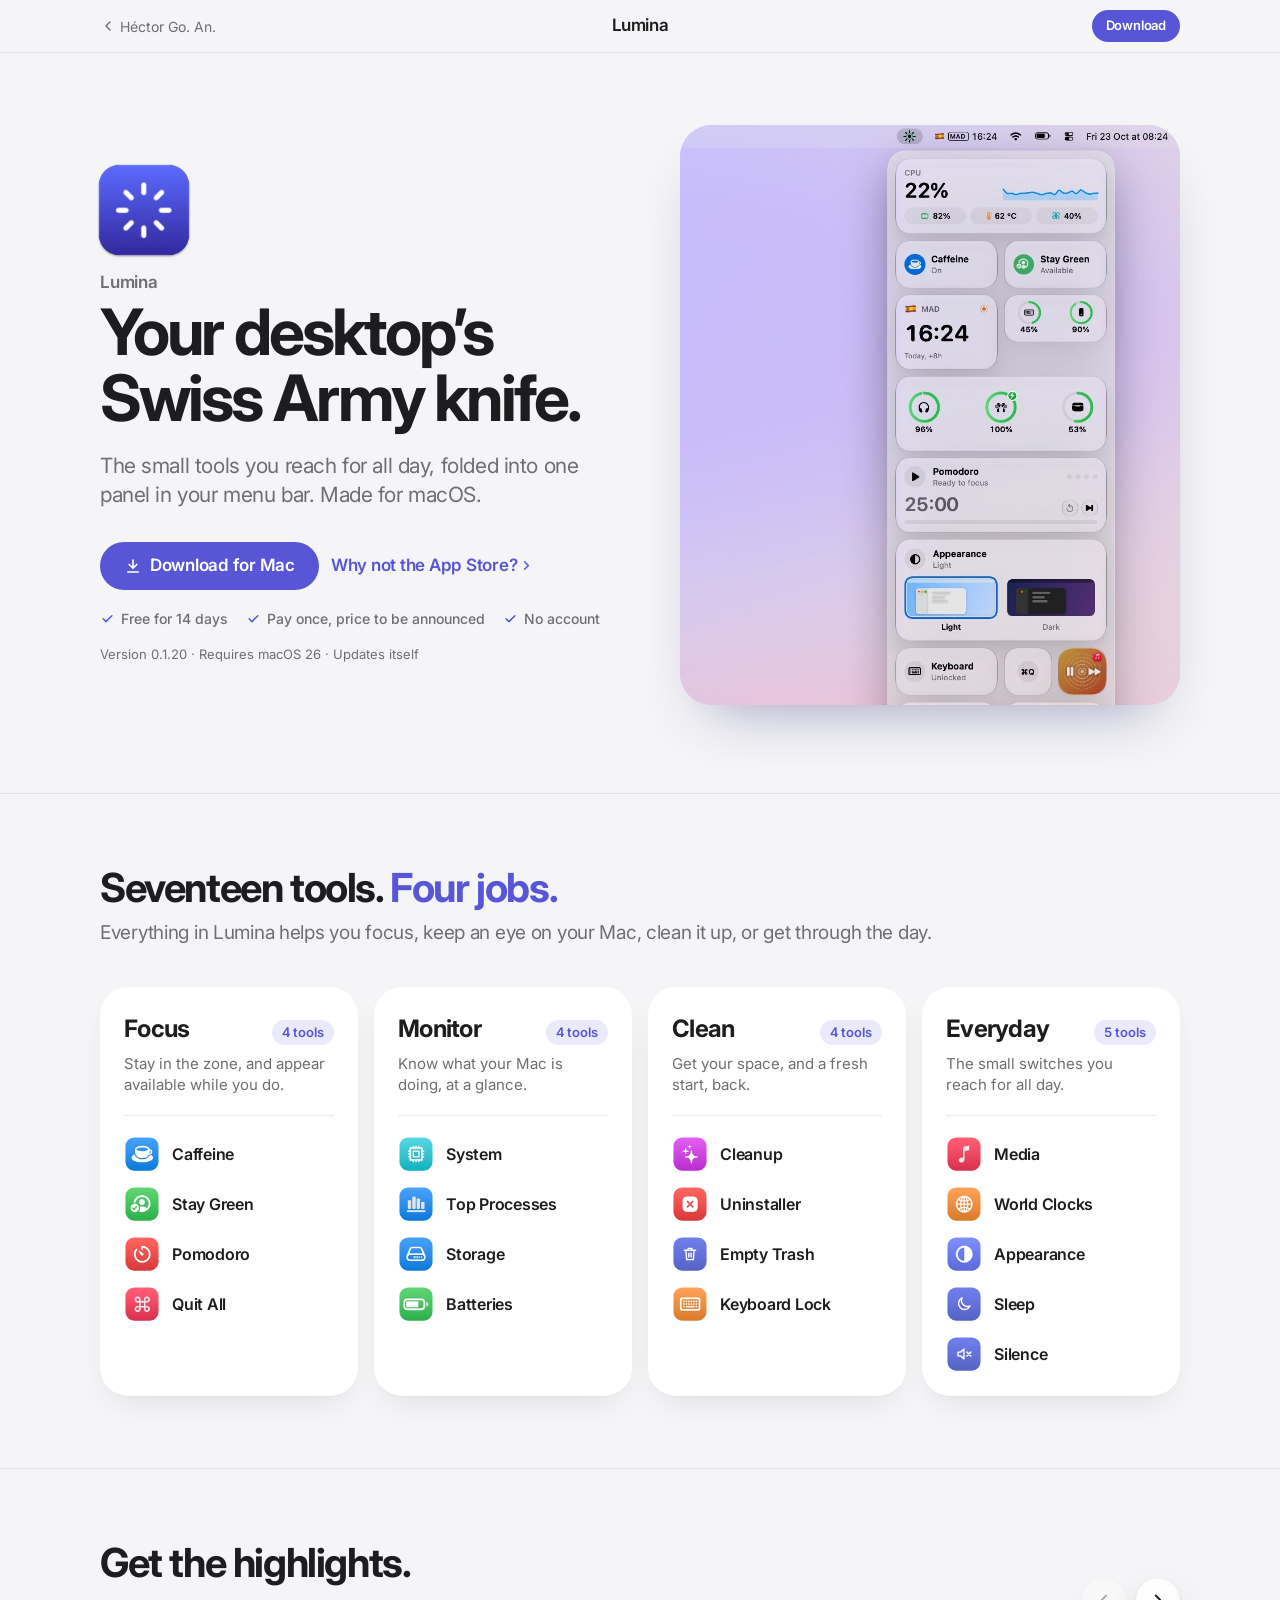
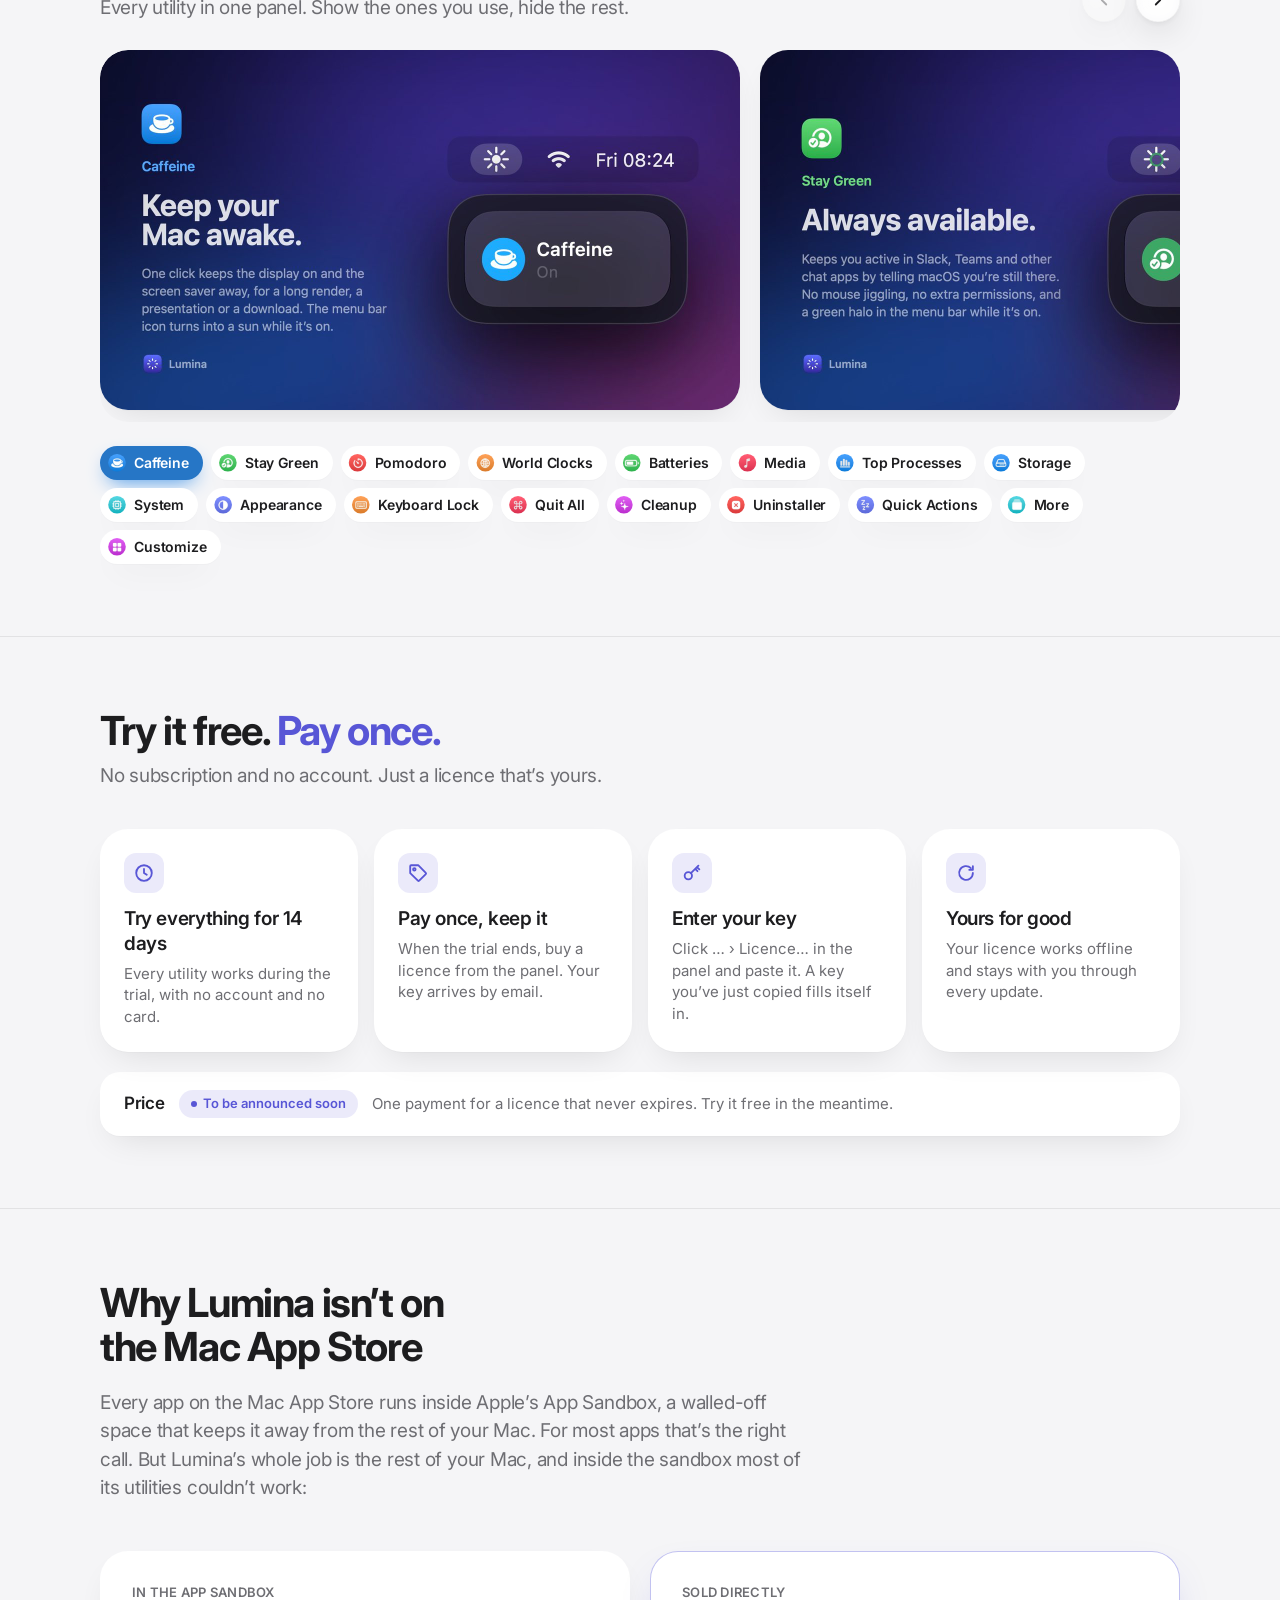
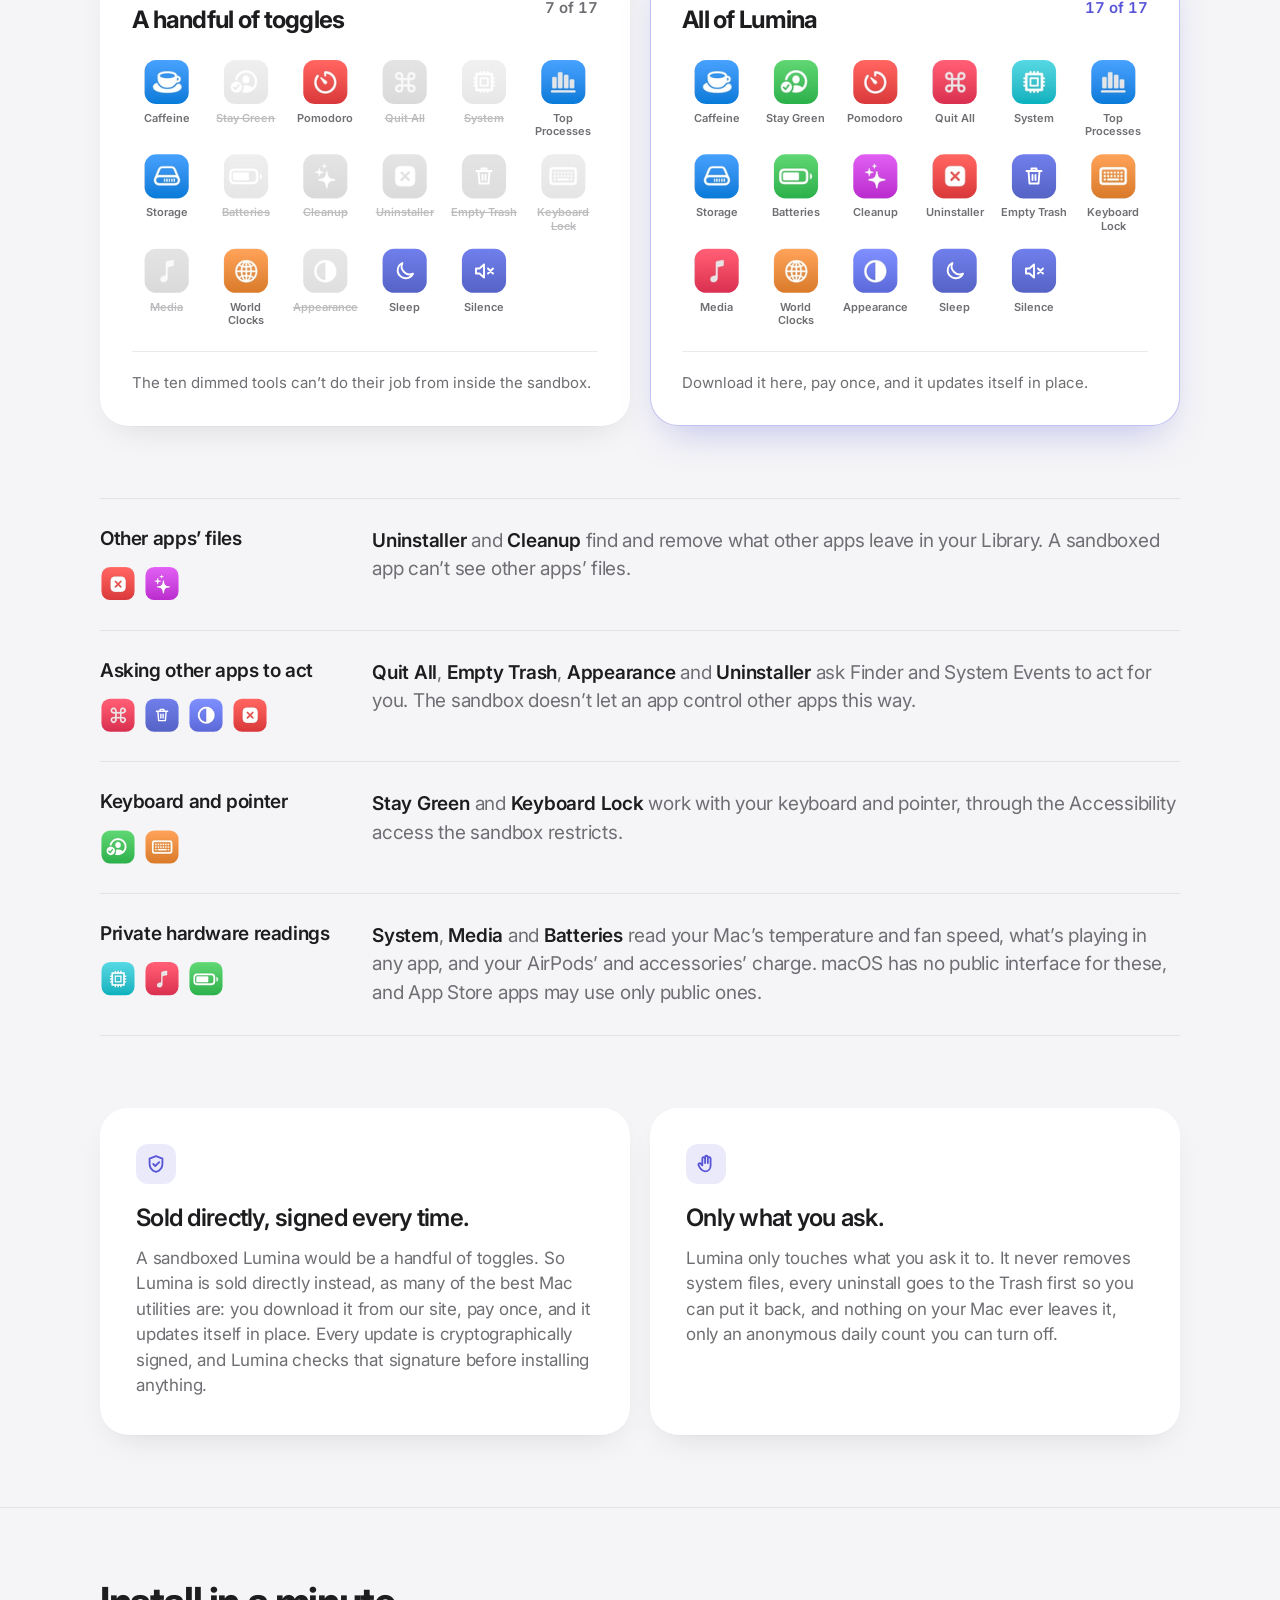
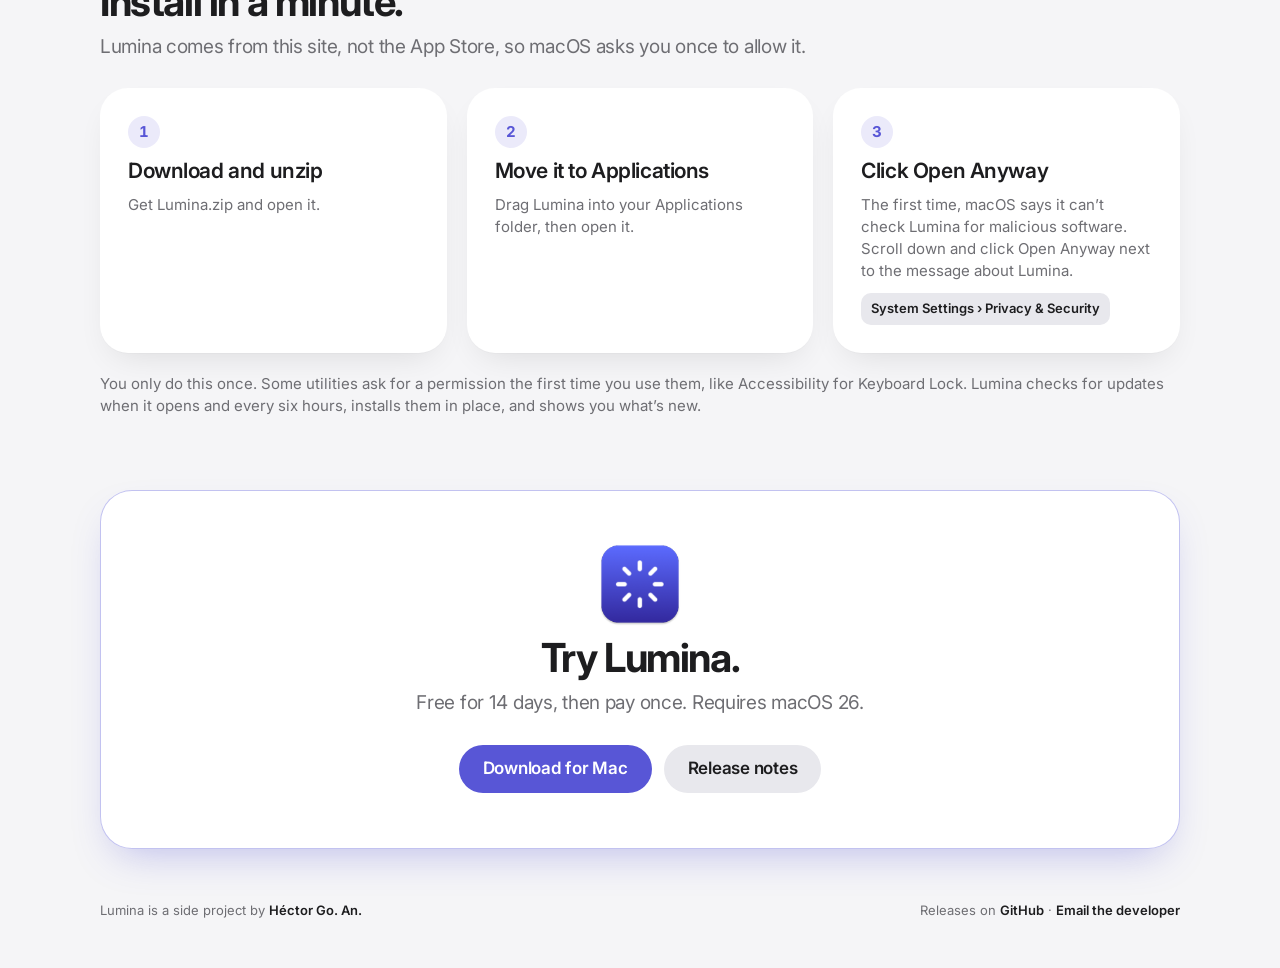
==== commit 319fe6c0: "copy: Lumina page notes the anonymous daily usage count Co-Authored-By: Claude Opus 5.5 (1M context)" ====
--- a/lumina/index.html
+++ b/lumina/index.html
@@ -324,7 +324,7 @@
                     <div class="lp-split-tile">
                         <span class="lp-glyph" aria-hidden="true"><svg viewBox="0 0 24 24"><path d="M8 12.5V6a1.5 1.5 0 0 1 3 0v5M11 11V4.5a1.5 1.5 0 0 1 3 0V11M14 11V6a1.5 1.5 0 0 1 3 0v7.5c0 3.6-2.5 6.5-6 6.5-2.4 0-3.8-1.1-5.1-3L4 13.6a1.5 1.5 0 0 1 2.4-1.8L8 13.5" /></svg></span>
                         <h3 class="lp-split-t">Only what you ask.</h3>
-                        <p class="lp-body">Lumina only touches what you ask it to. It never removes system files, every uninstall goes to the Trash first so you can put it back, and nothing about your Mac ever leaves it.</p>
+                        <p class="lp-body">Lumina only touches what you ask it to. It never removes system files, every uninstall goes to the Trash first so you can put it back, and nothing on your Mac ever leaves it, only an anonymous daily count you can turn off.</p>
                     </div>
                 </div>
             </div>
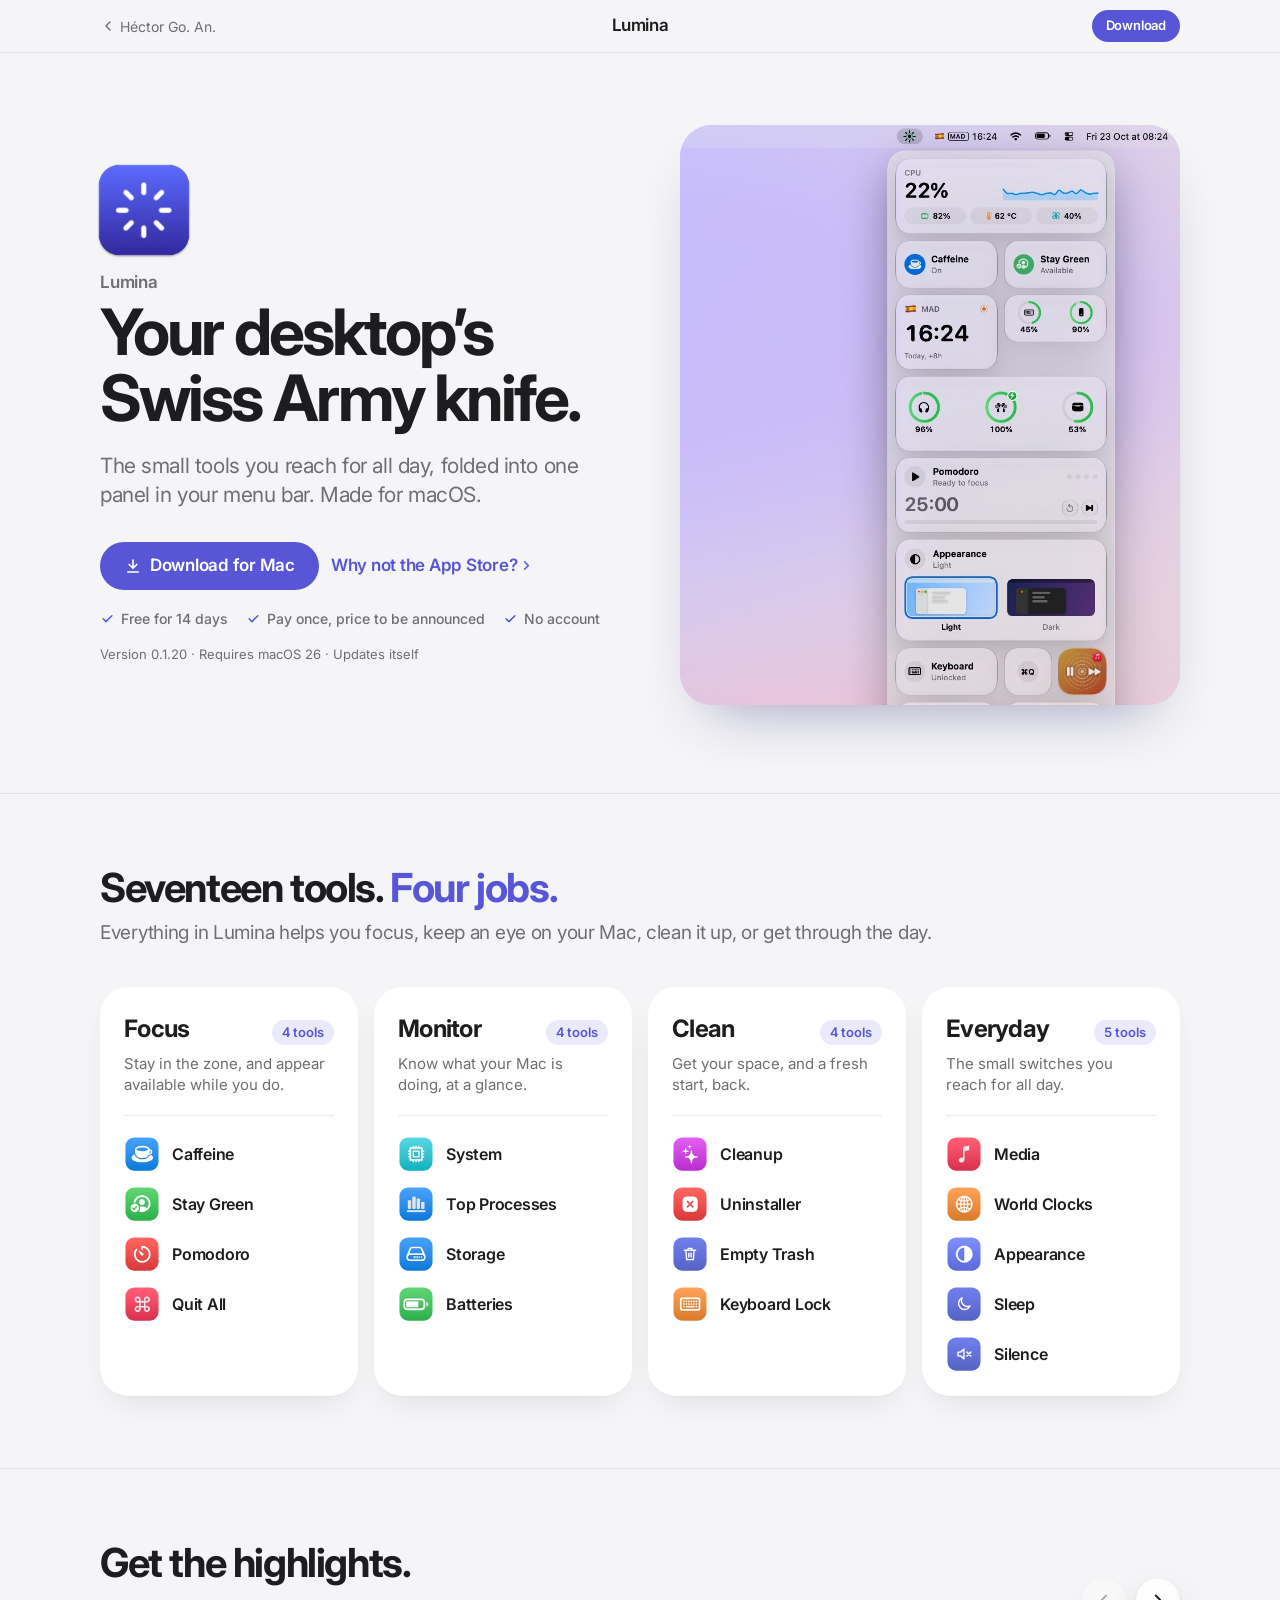
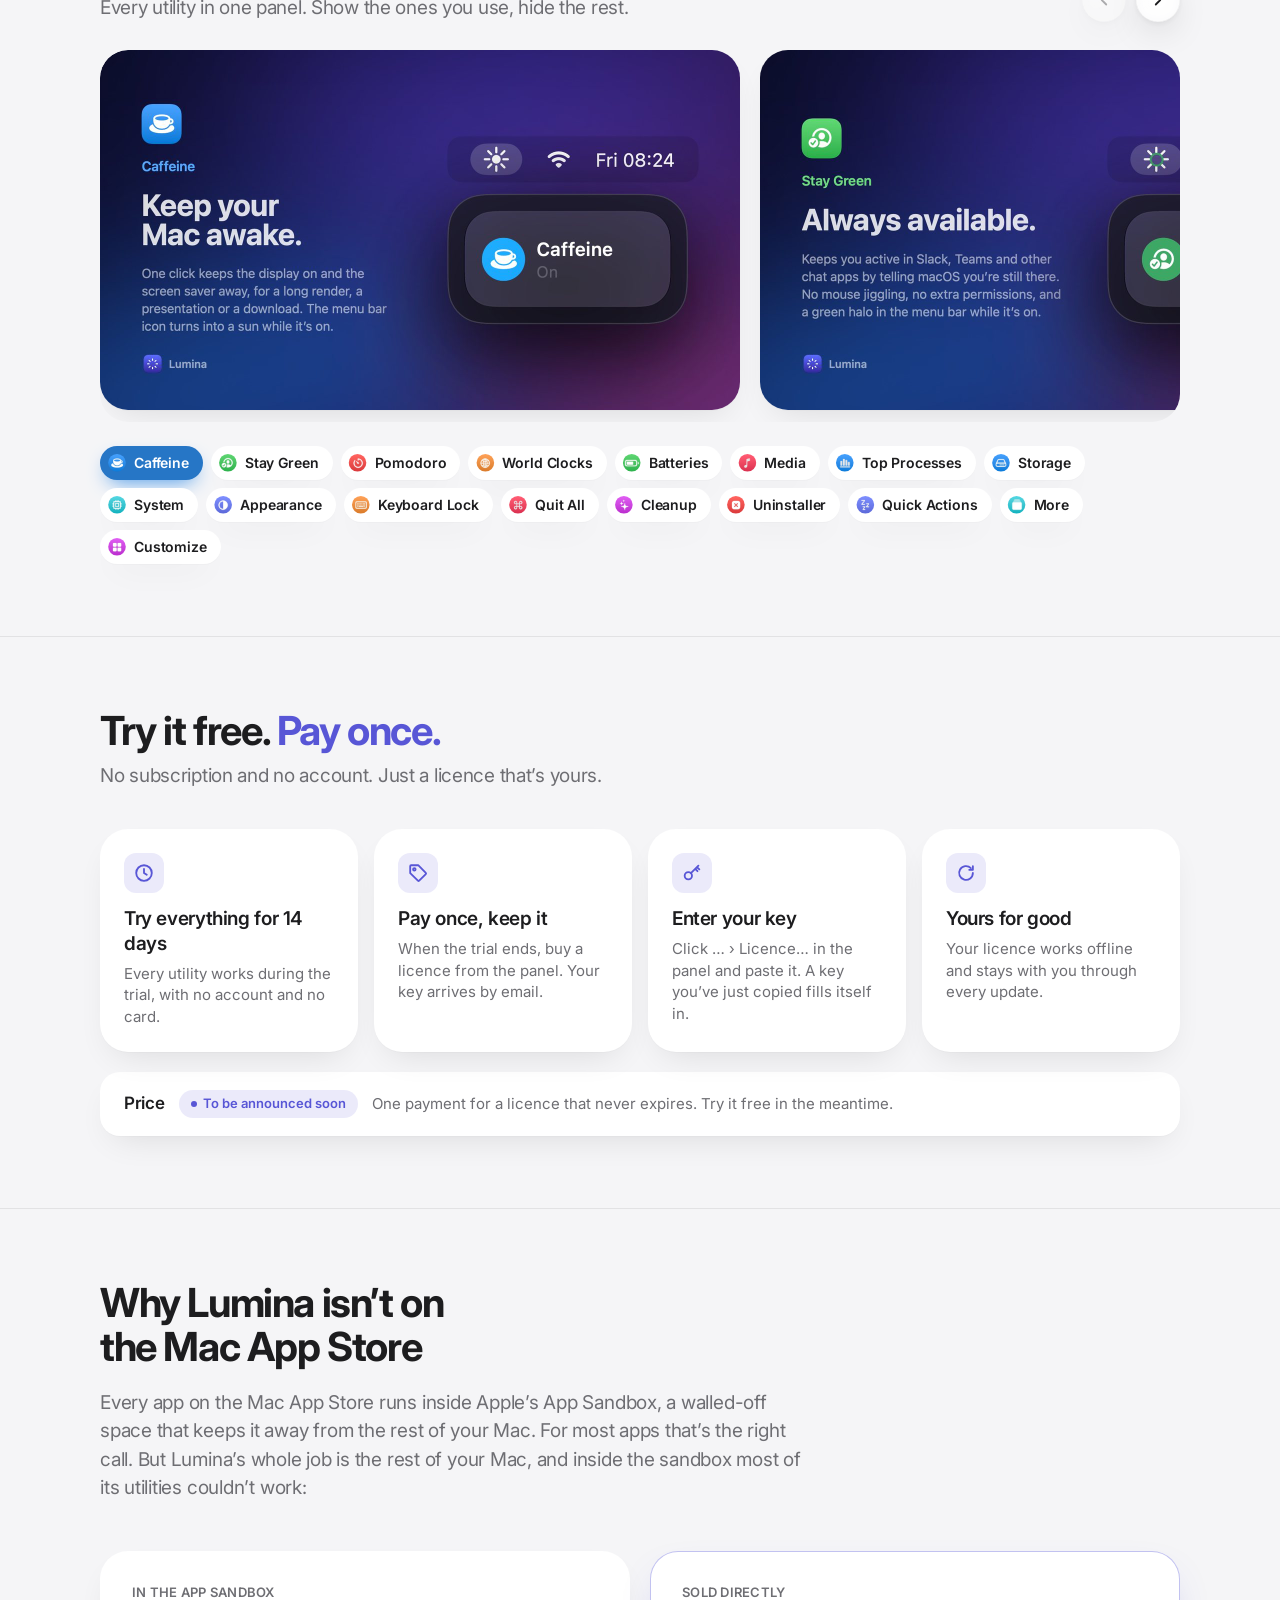
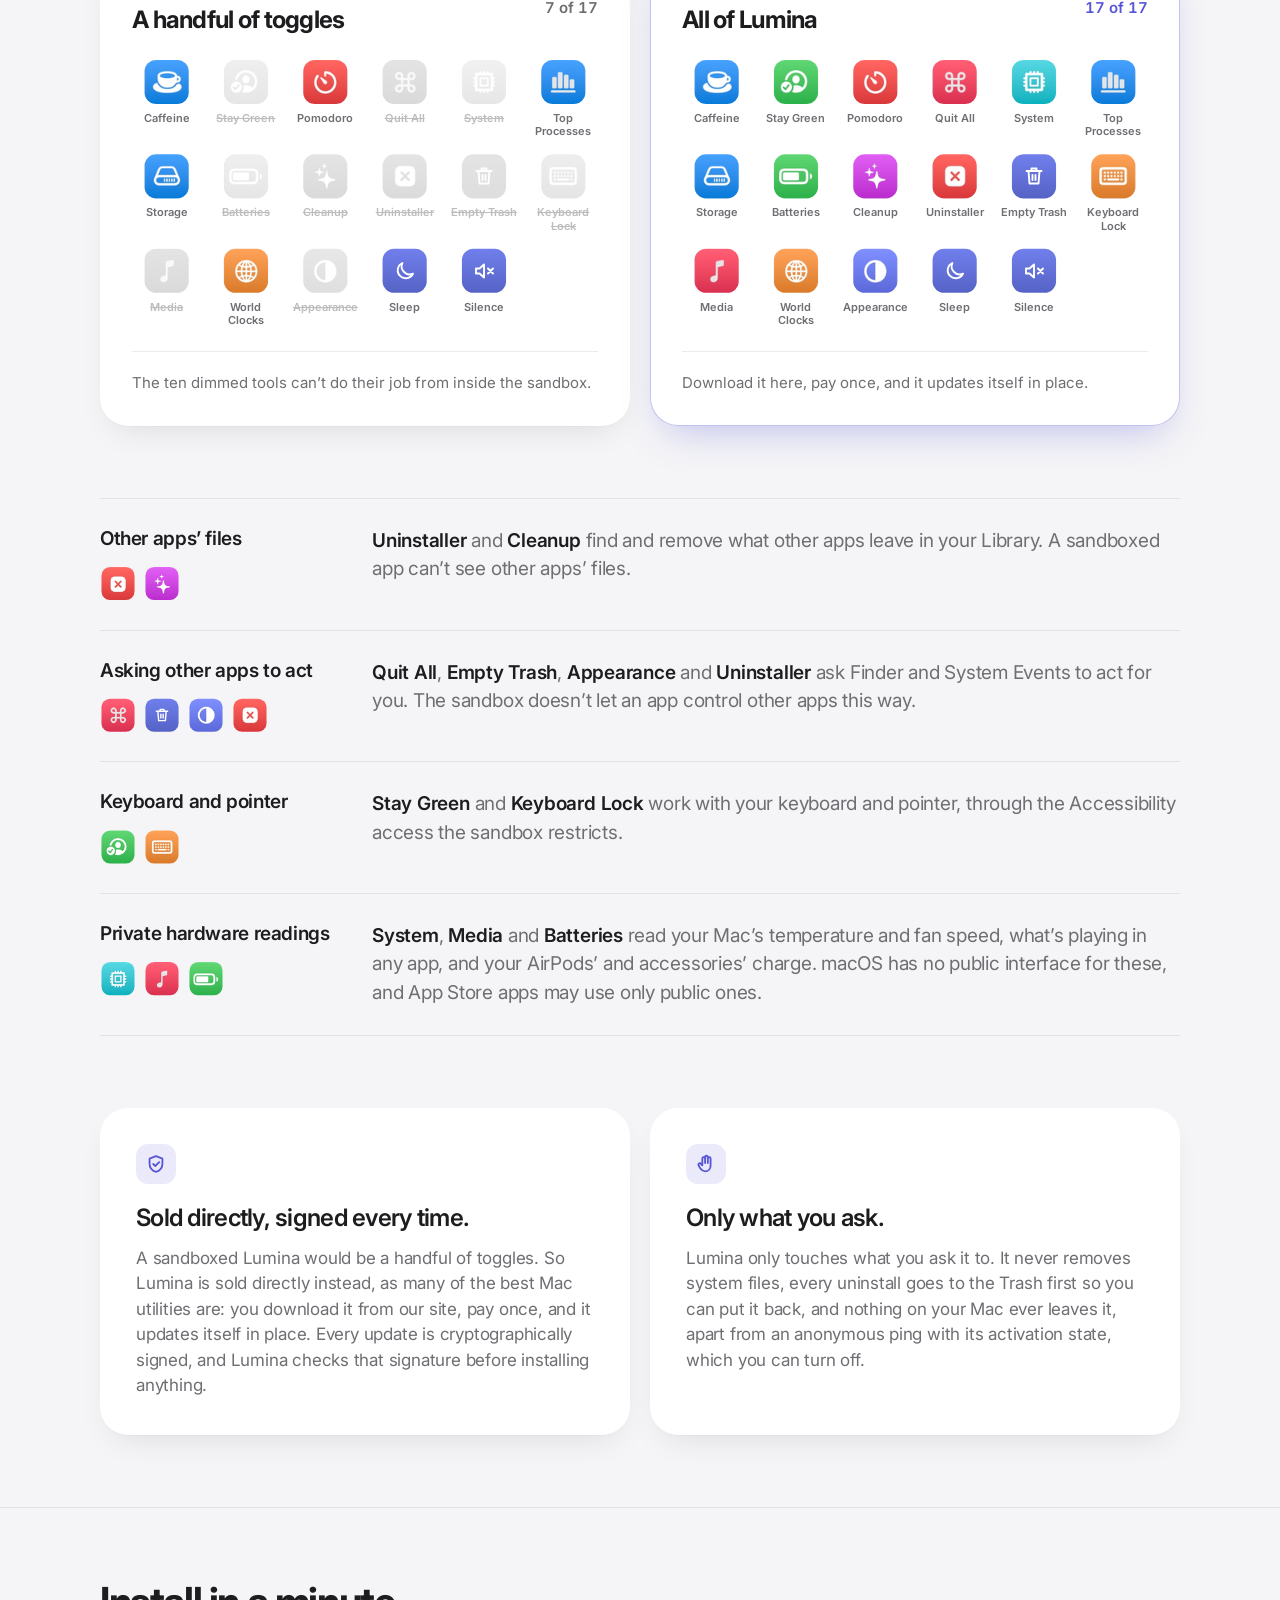
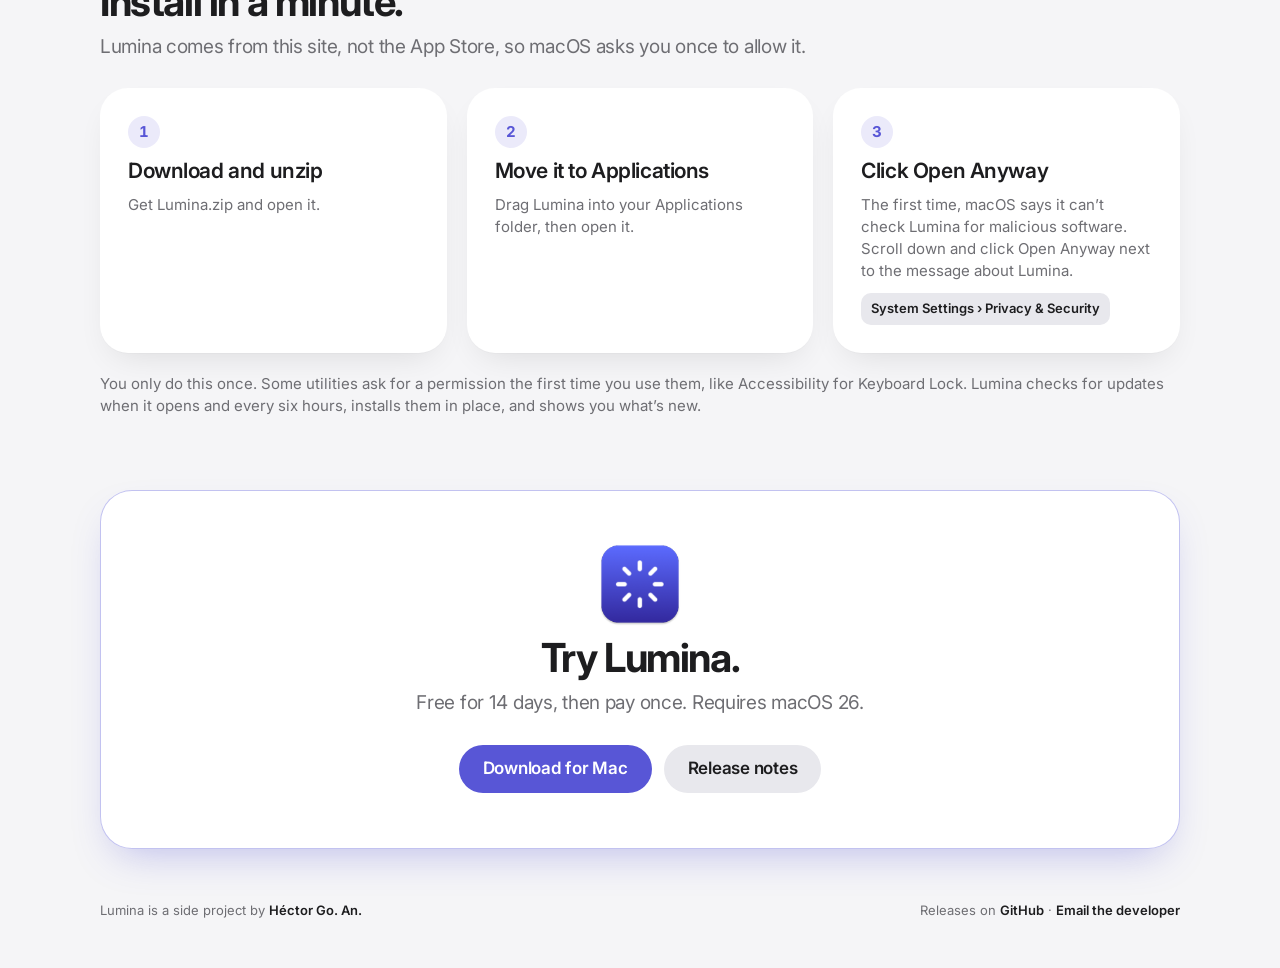
==== commit 56ba027d: "copy: describe the usage ping as an activation-state ping Co-Authored-By: Claude Opus 5.5 (1M contex" ====
--- a/lumina/index.html
+++ b/lumina/index.html
@@ -324,7 +324,7 @@
                     <div class="lp-split-tile">
                         <span class="lp-glyph" aria-hidden="true"><svg viewBox="0 0 24 24"><path d="M8 12.5V6a1.5 1.5 0 0 1 3 0v5M11 11V4.5a1.5 1.5 0 0 1 3 0V11M14 11V6a1.5 1.5 0 0 1 3 0v7.5c0 3.6-2.5 6.5-6 6.5-2.4 0-3.8-1.1-5.1-3L4 13.6a1.5 1.5 0 0 1 2.4-1.8L8 13.5" /></svg></span>
                         <h3 class="lp-split-t">Only what you ask.</h3>
-                        <p class="lp-body">Lumina only touches what you ask it to. It never removes system files, every uninstall goes to the Trash first so you can put it back, and nothing on your Mac ever leaves it, only an anonymous daily count you can turn off.</p>
+                        <p class="lp-body">Lumina only touches what you ask it to. It never removes system files, every uninstall goes to the Trash first so you can put it back, and nothing on your Mac ever leaves it, apart from an anonymous ping with its activation state, which you can turn off.</p>
                     </div>
                 </div>
             </div>
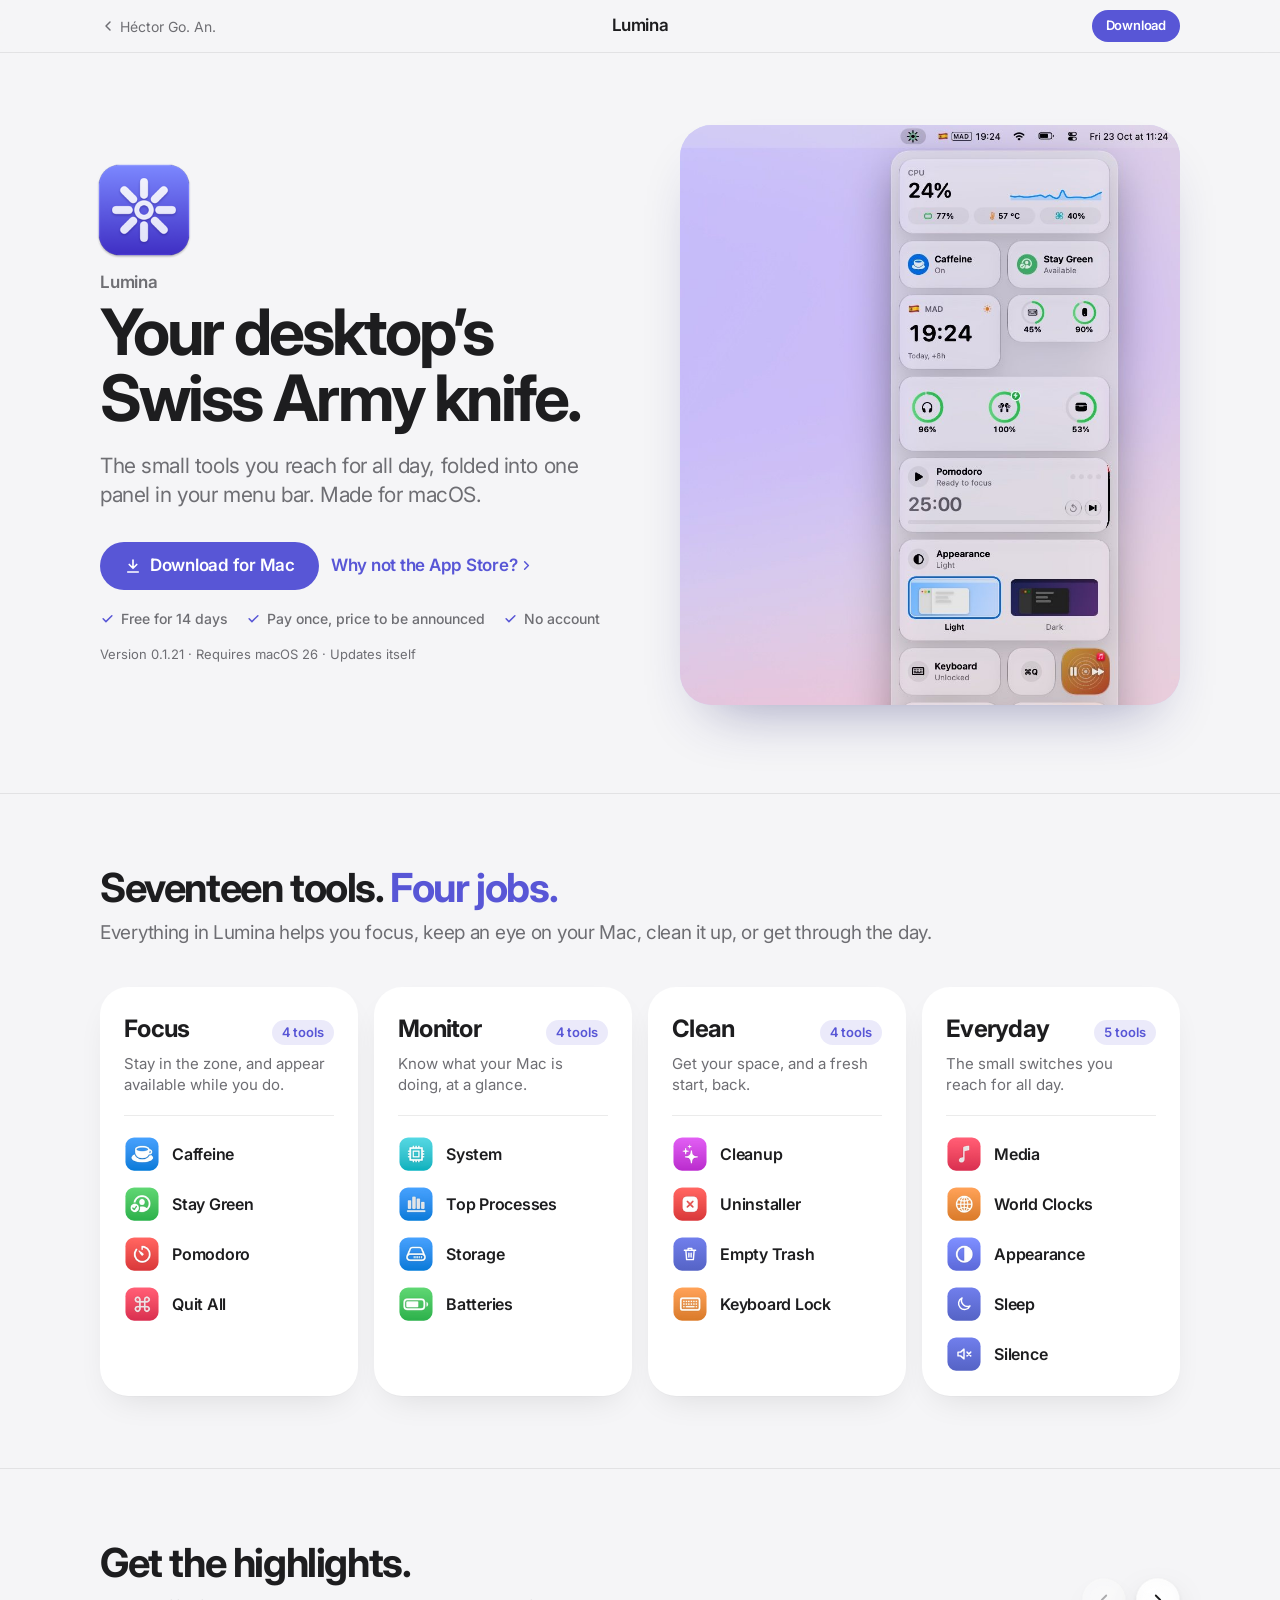
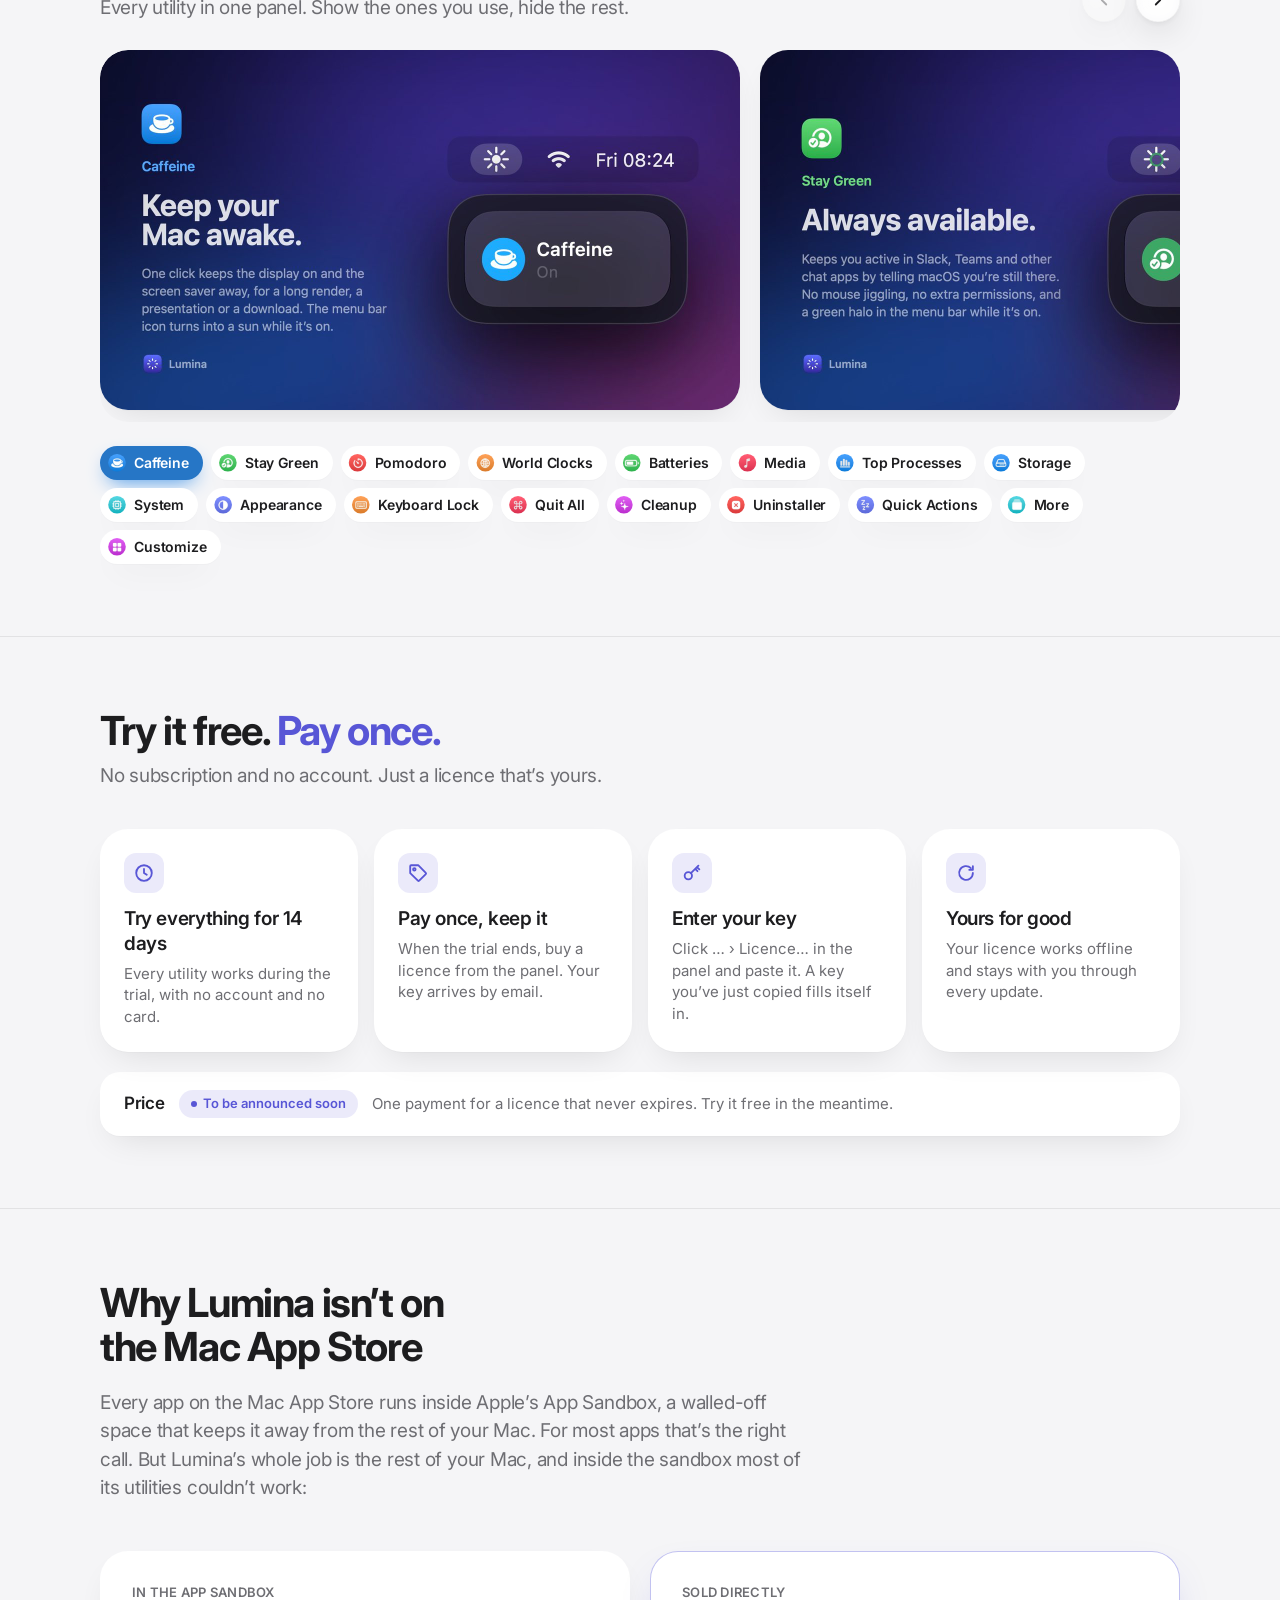
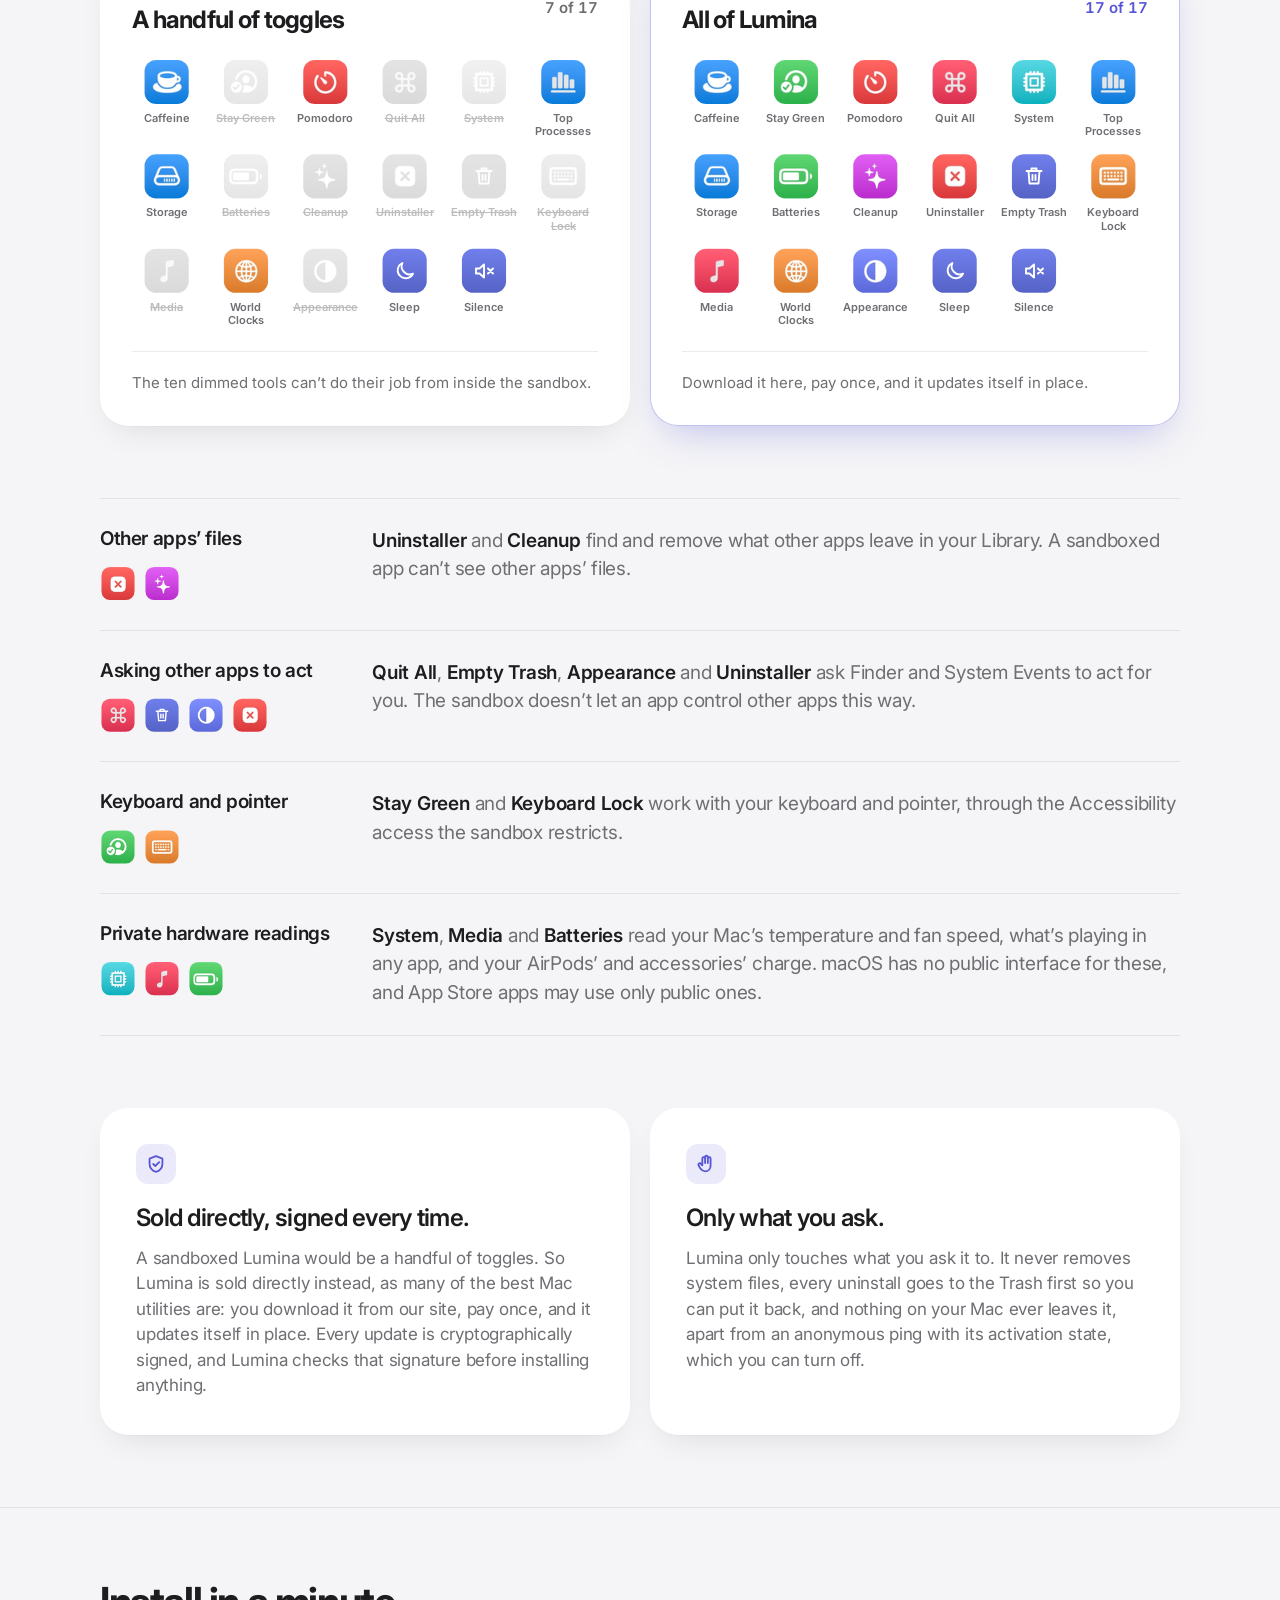
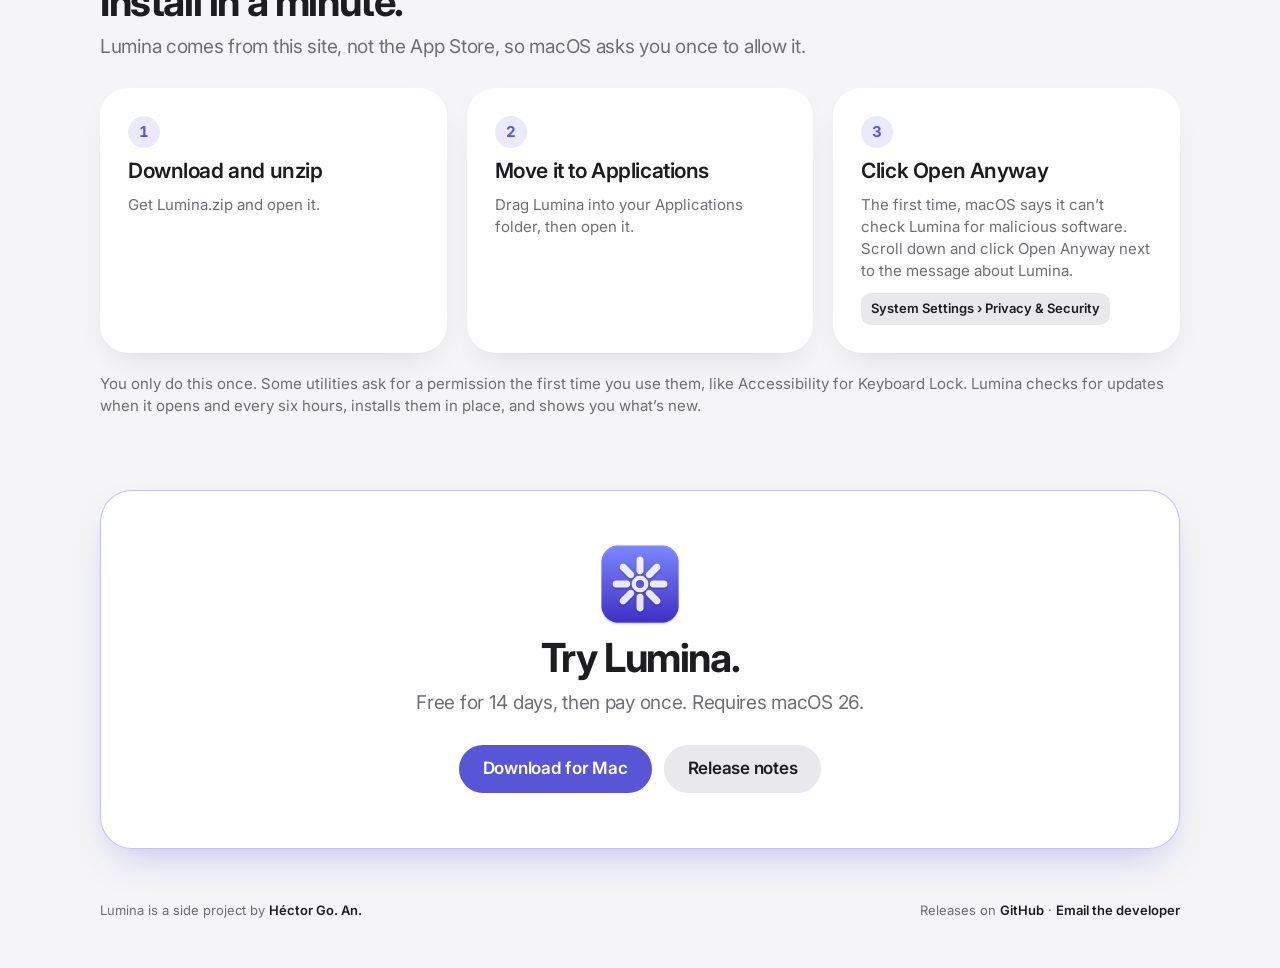
==== commit fec632f3: "feat: Lumina 0.1.21 and its new app icon Synced from lumina-releases d8bd16b with --hero: version li" ====
--- a/lumina/index.html
+++ b/lumina/index.html
@@ -59,7 +59,7 @@
                     <li><svg viewBox="0 0 24 24" aria-hidden="true"><path d="M5 12.5l4.5 4.5L19 7.5" /></svg>No account</li>
                 </ul>
                 <!-- The version is set by scripts/sync_lumina.py from Lumina's README -->
-                <p class="lp-fine">Version <!-- lumina-version -->0.1.20 · Requires macOS 26 · Updates itself</p>
+                <p class="lp-fine">Version <!-- lumina-version -->0.1.21 · Requires macOS 26 · Updates itself</p>
             </div>
             <div class="lp-shot">
                 <img class="lp-shot-light" src="hero-panel-light.jpg" width="880" height="1240"
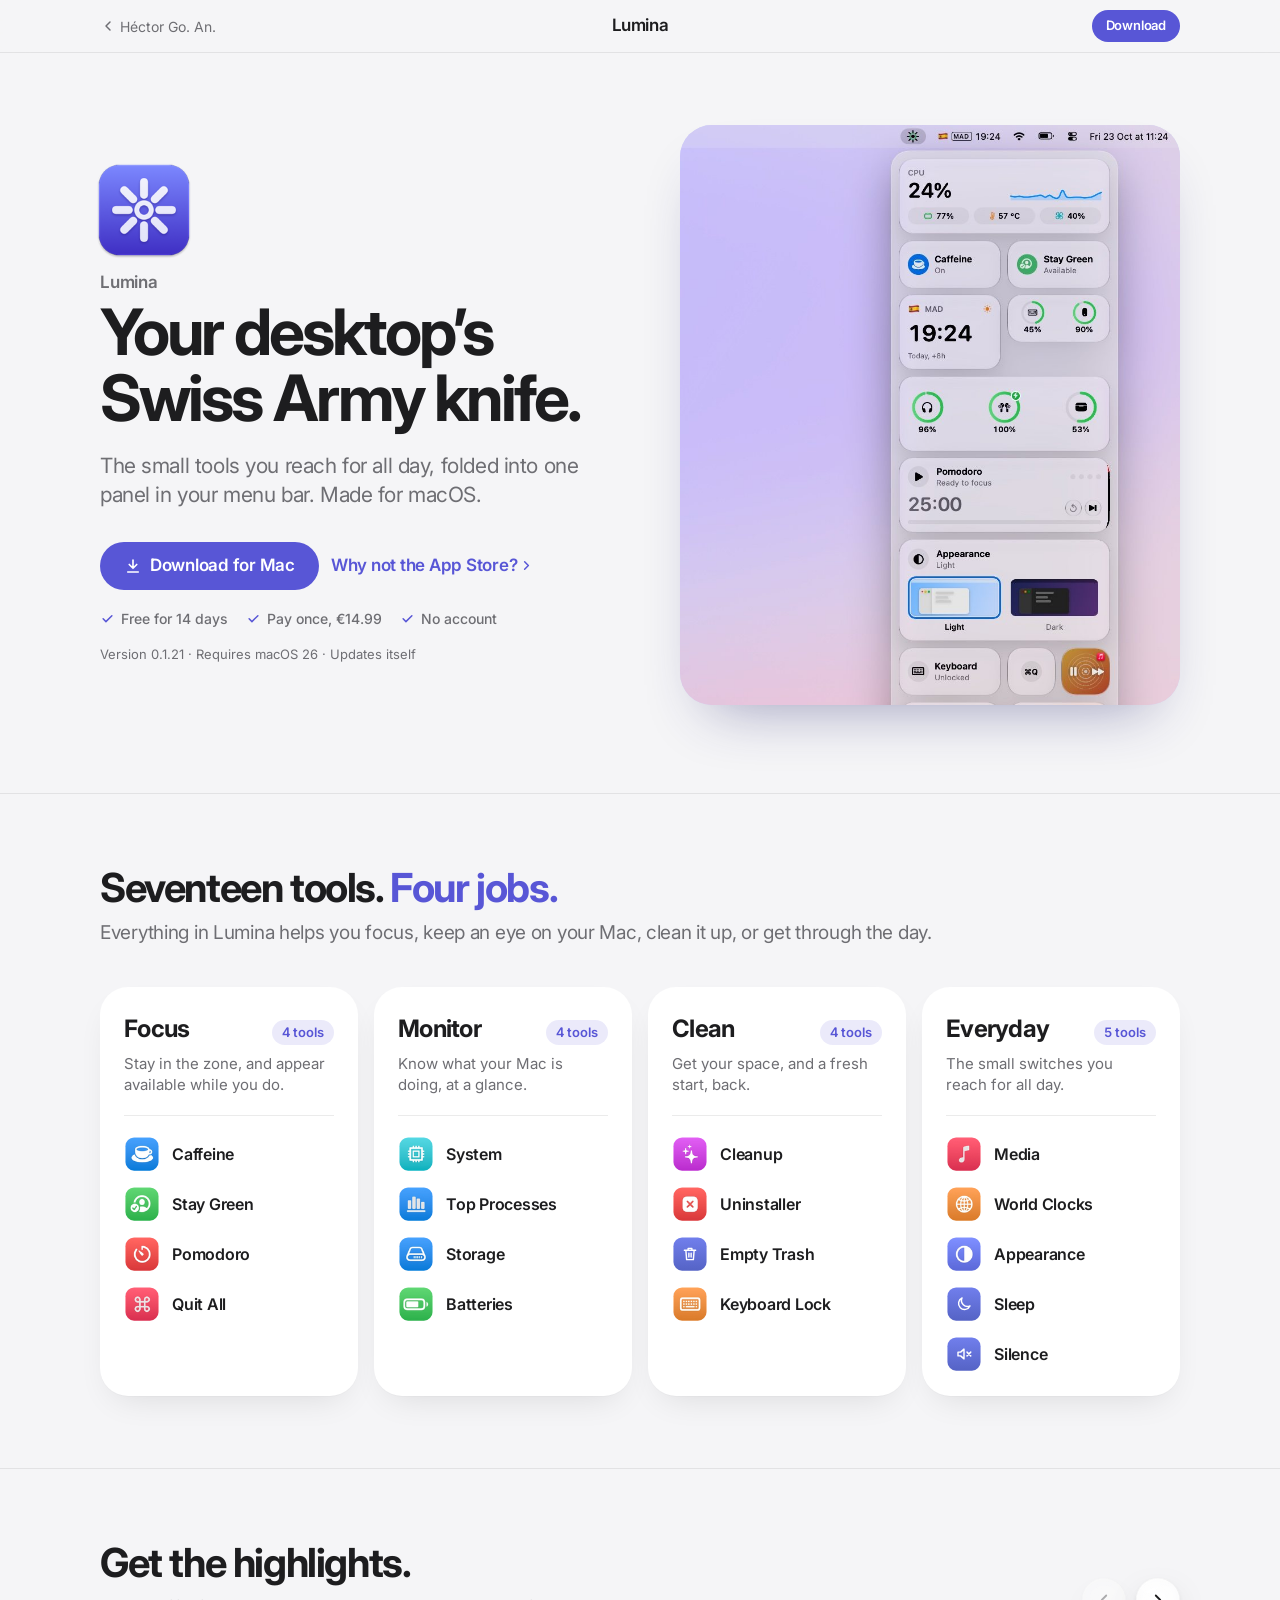
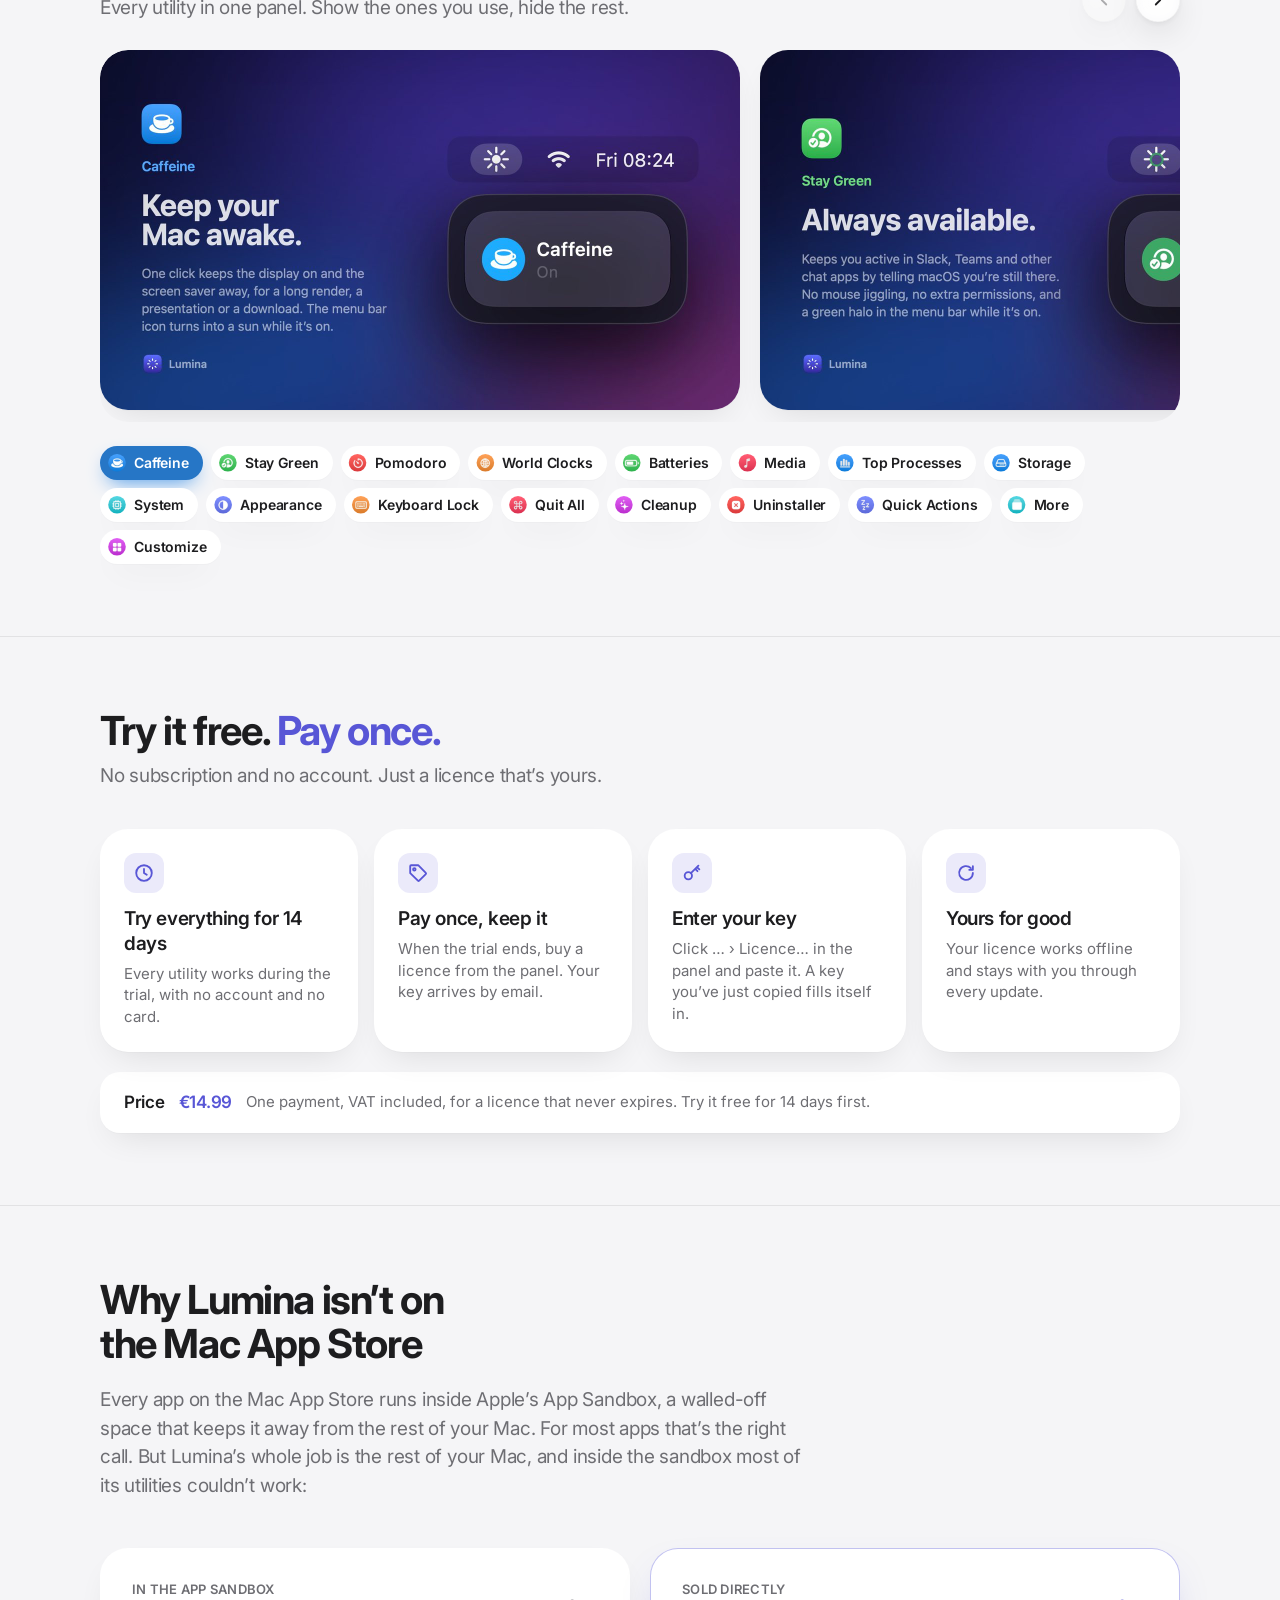
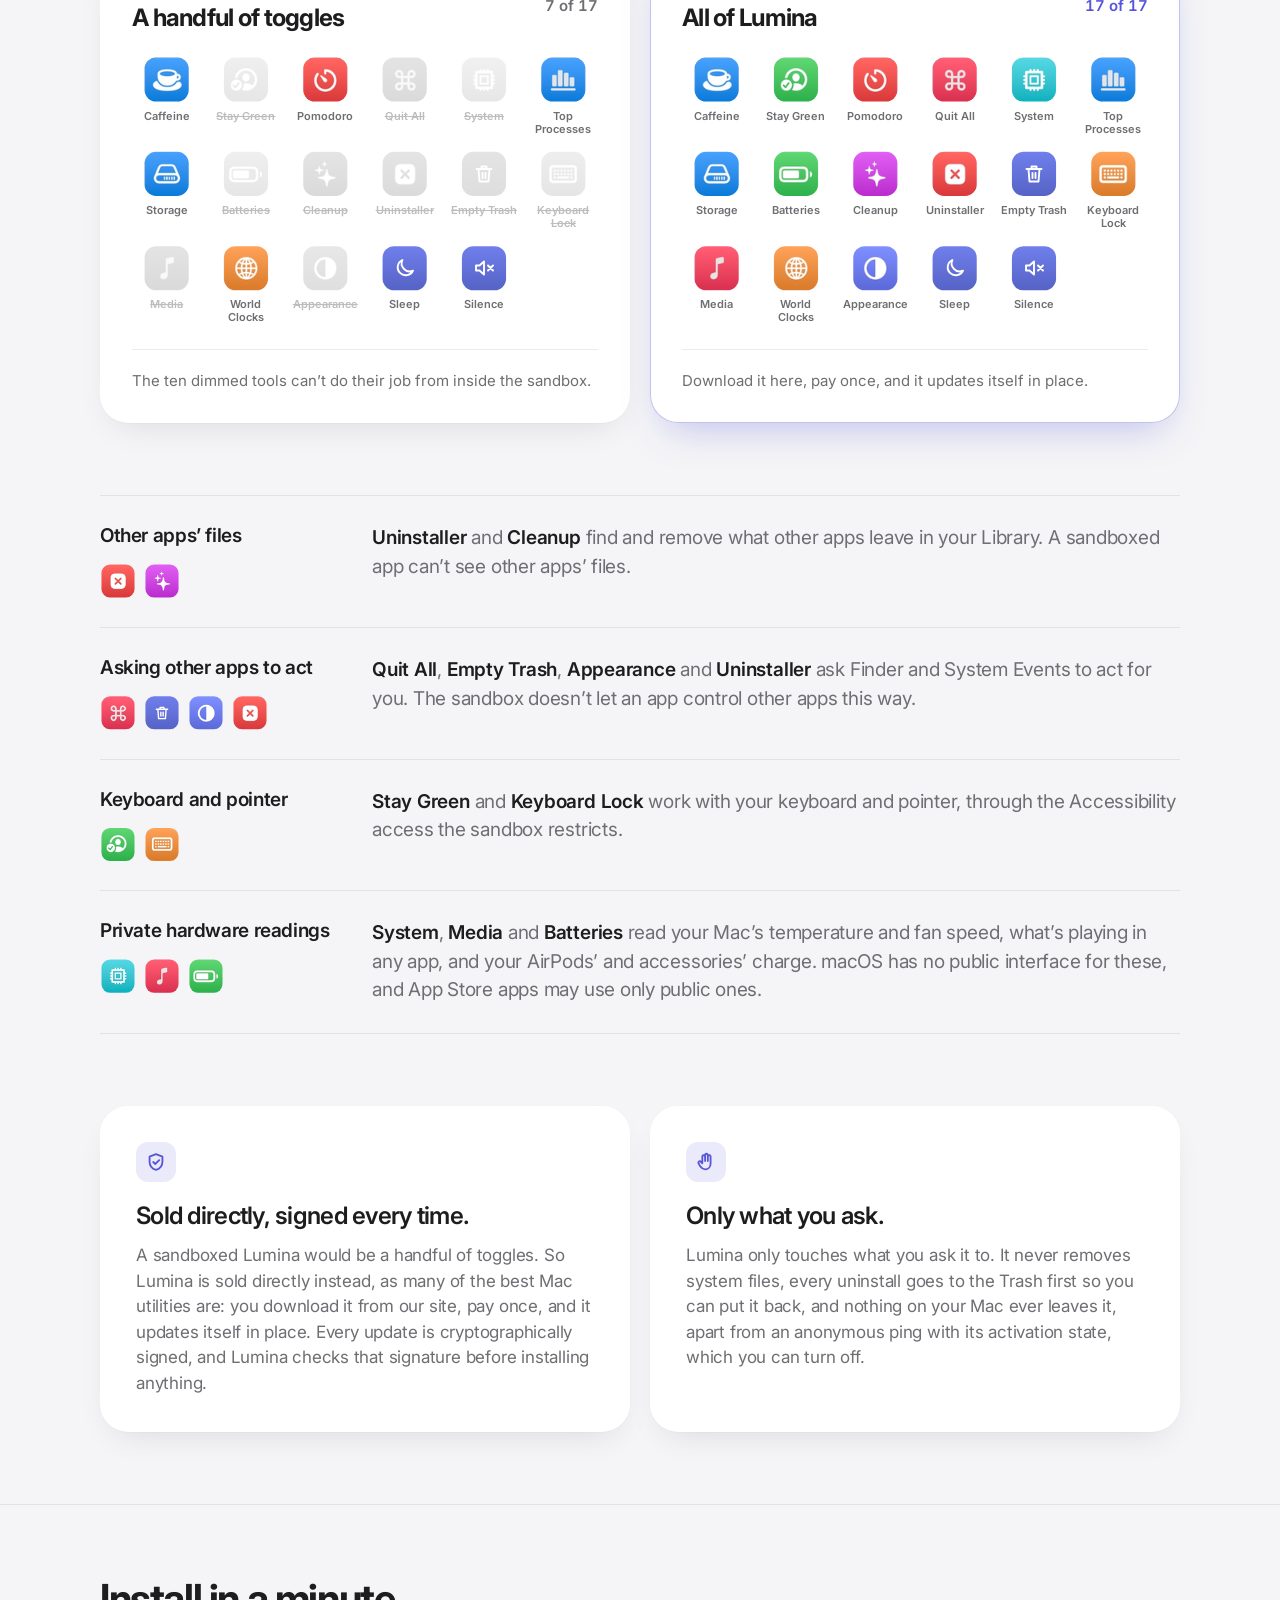
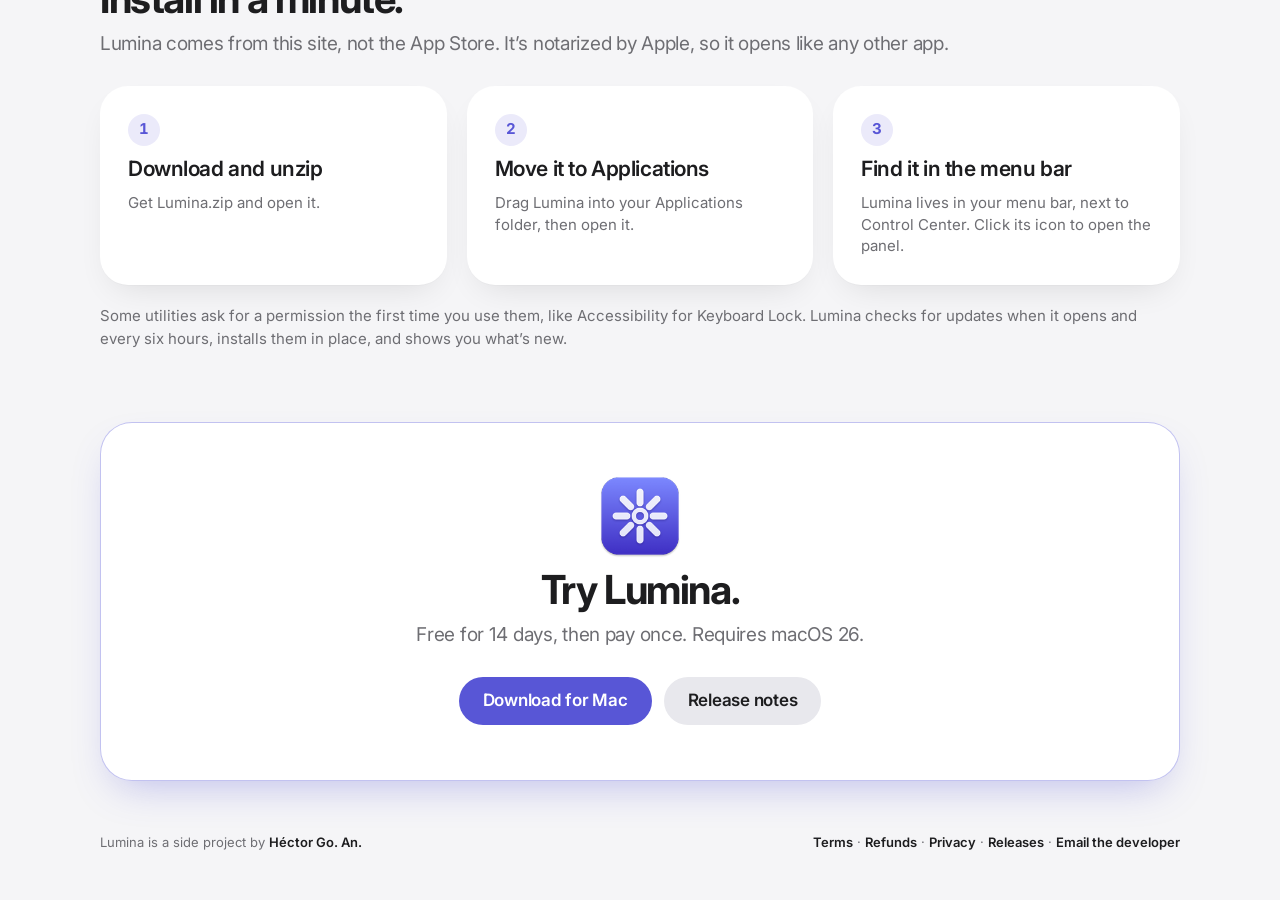
==== commit 9a0e84f9: "Add Lumina terms, refund and privacy pages, and set the price Paddle's review needs a visible price " ====
--- a/lumina/index.html
+++ b/lumina/index.html
@@ -15,7 +15,7 @@
     <link href="https://fonts.googleapis.com/css2?family=Inter:wght@400;500;600;700&display=swap" rel="stylesheet">
 
     <link rel="stylesheet" href="../styles.css?v=2.2">
-    <link rel="stylesheet" href="lumina.css?v=1.8">
+    <link rel="stylesheet" href="lumina.css?v=1.9">
     <script>
         // Same theme choice as the homepage, applied before the body renders
         const t = localStorage.getItem('theme') || 'auto';
@@ -55,7 +55,7 @@
                 </div>
                 <ul class="lp-perks">
                     <li><svg viewBox="0 0 24 24" aria-hidden="true"><path d="M5 12.5l4.5 4.5L19 7.5" /></svg>Free for 14 days</li>
-                    <li><svg viewBox="0 0 24 24" aria-hidden="true"><path d="M5 12.5l4.5 4.5L19 7.5" /></svg>Pay once, price to be announced</li>
+                    <li><svg viewBox="0 0 24 24" aria-hidden="true"><path d="M5 12.5l4.5 4.5L19 7.5" /></svg>Pay once, €14.99</li>
                     <li><svg viewBox="0 0 24 24" aria-hidden="true"><path d="M5 12.5l4.5 4.5L19 7.5" /></svg>No account</li>
                 </ul>
                 <!-- The version is set by scripts/sync_lumina.py from Lumina's README -->
@@ -224,8 +224,8 @@
                 </ul>
                 <p class="lp-price">
                     <strong>Price</strong>
-                    <span class="lp-tba"><span class="lp-tba-dot" aria-hidden="true"></span>To be announced soon</span>
-                    <span class="lp-price-d">One payment for a licence that never expires. Try it free in the meantime.</span>
+                    <span class="lp-amount">€14.99</span>
+                    <span class="lp-price-d">One payment, VAT included, for a licence that never expires. Try it free for 14 days first.</span>
                 </p>
             </div>
         </section>
@@ -335,7 +335,7 @@
                 <div class="lp-sec-head">
                     <div>
                         <h2 class="lp-h2" id="install">Install in a minute.</h2>
-                        <p class="lp-sec-lede">Lumina comes from this site, not the App Store, so macOS asks you once to allow it.</p>
+                        <p class="lp-sec-lede">Lumina comes from this site, not the App Store. It’s notarized by Apple, so it opens like any other app.</p>
                     </div>
                 </div>
                 <ol class="lp-steps">
@@ -351,12 +351,11 @@
                     </li>
                     <li class="lp-step">
                         <span class="lp-step-n" aria-hidden="true">3</span>
-                        <span class="lp-step-t">Click Open Anyway</span>
-                        <span class="lp-step-d">The first time, macOS says it can’t check Lumina for malicious software. Scroll down and click Open Anyway next to the message about Lumina.</span>
-                        <span class="lp-path">System Settings › Privacy &amp; Security</span>
+                        <span class="lp-step-t">Find it in the menu bar</span>
+                        <span class="lp-step-d">Lumina lives in your menu bar, next to Control Center. Click its icon to open the panel.</span>
                     </li>
                 </ol>
-                <p class="lp-note">You only do this once. Some utilities ask for a permission the first time you use them, like Accessibility for Keyboard Lock. Lumina checks for updates when it opens and every six hours, installs them in place, and shows you what’s new.</p>
+                <p class="lp-note">Some utilities ask for a permission the first time you use them, like Accessibility for Keyboard Lock. Lumina checks for updates when it opens and every six hours, installs them in place, and shows you what’s new.</p>
             </div>
         </section>
 
@@ -375,7 +374,7 @@
 
     <footer class="lp-wrap lp-foot">
         <span>Lumina is a side project by <a href="../">Héctor Go. An.</a></span>
-        <span>Releases on <a href="https://github.com/hectorgoan/lumina-releases/releases" target="_blank" rel="noopener">GitHub</a> · <a href="mailto:hectorgoan@gmail.com?subject=Lumina">Email the developer</a></span>
+        <span><a href="terms.html">Terms</a> · <a href="refunds.html">Refunds</a> · <a href="privacy.html">Privacy</a> · <a href="https://github.com/hectorgoan/lumina-releases/releases" target="_blank" rel="noopener">Releases</a> · <a href="mailto:hectorgoan@gmail.com?subject=Lumina">Email the developer</a></span>
     </footer>
 
     <script src="lumina.js?v=1.2"></script>
--- a/styles.css
+++ b/styles.css
@@ -20,6 +20,19 @@
     --glass-sheen: rgba(255, 255, 255, 0.45);
     --glass-thumb: rgba(0, 0, 0, 0.07);
 
+    /* Glow behind the photo and map cards */
+    --halo-opacity: 0.78;
+    --halo-map: radial-gradient(55% 45% at 22% 88%, #9fd39a, rgba(159, 211, 154, 0) 70%),
+        radial-gradient(45% 60% at 78% 22%, #8cc4f0, rgba(140, 196, 240, 0) 72%),
+        radial-gradient(40% 40% at 50% 50%, #0a84ff, rgba(10, 132, 255, 0) 75%), #efe6d6;
+
+    /* Frosted glass cards */
+    --card-fill: rgba(0, 0, 0, 0.045);
+    --card-bg: rgba(255, 255, 255, 0.62);
+    --card-shadow: inset 0 0 0 1px rgba(255, 255, 255, 0.8), 0 0 0 0.5px rgba(0, 0, 0, 0.04), 0 12px 32px -16px rgba(0, 0, 0, 0.12);
+    --project-ring: inset 0 0 0 1px rgba(88, 86, 214, 0.36);
+    --project-glow: 0 18px 40px -16px rgba(88, 86, 214, 0.38);
+
     /* Map (Apple Maps-like palette) */
     --map-land: #f2f0eb;
     --map-road: #ffffff;
@@ -63,6 +76,17 @@
     --glass-sheen: rgba(255, 255, 255, 0.1);
     --glass-thumb: rgba(255, 255, 255, 0.16);
 
+    --halo-opacity: 0.62;
+    --halo-map: radial-gradient(55% 45% at 22% 88%, #2e6b46, rgba(46, 107, 70, 0) 70%),
+        radial-gradient(45% 60% at 78% 22%, #1f5a8f, rgba(31, 90, 143, 0) 72%),
+        radial-gradient(42% 42% at 50% 50%, #0a84ff, rgba(10, 132, 255, 0) 75%), #2a2a2e;
+
+    --card-fill: rgba(255, 255, 255, 0.08);
+    --card-bg: rgba(32, 32, 35, 0.58);
+    --card-shadow: inset 0 0 0 1px rgba(255, 255, 255, 0.07), inset 0 1px 0 rgba(255, 255, 255, 0.06);
+    --project-ring: inset 0 0 0 1px rgba(125, 122, 255, 0.5);
+    --project-glow: 0 0 44px -14px rgba(125, 122, 255, 0.42);
+
     --map-land: #232326;
     --map-road: #38383c;
     --map-major: #4a4a4f;
@@ -120,6 +144,8 @@
     /* Rows may grow on narrow phones, so the profile text never gets clipped */
     grid-auto-rows: minmax(168px, auto);
     gap: 14px;
+    /* Keeps the card glows behind every card */
+    isolation: isolate;
 }
 
 .span-2 {
@@ -153,6 +179,56 @@
     overflow: hidden;
     -webkit-tap-highlight-color: transparent;
     transition: transform 0.6s var(--ease-spring), box-shadow 0.6s var(--ease-spring), background-color 0.4s ease;
+    /* Every card is always its own layer, as it is while the enter animation runs,
+       so the photo and map glows sit the same way before and after it ends */
+    z-index: 0;
+}
+
+/* Photo fills the tile edge to edge, cropped around its center */
+.tile-image {
+    padding: 0;
+    overflow: visible;
+    background: transparent;
+}
+
+.tile-image .responsive-img {
+    display: block;
+    width: 100%;
+    height: 100%;
+    border-radius: inherit;
+    object-fit: cover;
+    object-position: center;
+}
+
+/* Keep the photo and map cards on their own compositing layer, as they are during the
+   enter animation. Safari leaves the blur of the glow out when it checks which cards
+   overlap, so once the animation ended it drew the glow under the neighbouring cards */
+.tile-image,
+.tile-map {
+    will-change: transform;
+}
+
+/* Glow: a blurred copy of the photo (or the map's colours) spills softly onto the page */
+.tile-halo,
+.tile-map::before {
+    position: absolute;
+    inset: -12px;
+    z-index: -1;
+    width: calc(100% + 24px);
+    height: calc(100% + 24px);
+    border-radius: 40px;
+    opacity: var(--halo-opacity);
+    filter: blur(40px) saturate(1.6);
+    pointer-events: none;
+}
+
+.tile-halo {
+    object-fit: cover;
+}
+
+.tile-map::before {
+    content: '';
+    background: var(--halo-map);
 }
 
 @media (min-width: 768px) {
@@ -389,11 +465,17 @@
 .tile-map {
     display: block;
     padding: 0;
+    overflow: visible;
+    background: transparent;
+}
+
+.map-clip {
+    position: absolute;
+    inset: 0;
+    border-radius: inherit;
+    overflow: hidden;
+    isolation: isolate;
     background: var(--map-land);
-}
-
-.tile-map {
-    isolation: isolate;
 }
 
 .map {
@@ -809,11 +891,121 @@
     }
 }
 
-/* The email sheet closes the grid on a row of its own */
+/* Narrow desktop: the full-size shot would run under the text, so shrink it
+   and give the text whatever room is left beside it */
+@media (min-width: 768px) and (max-width: 1079px) {
+    .project-shot {
+        width: 128px;
+        right: 60px;
+        border-radius: 13px;
+    }
+
+    .project-text {
+        max-width: min(230px, calc(100% - 176px));
+    }
+}
+
+@media (min-width: 768px) and (max-width: 879px) {
+    .tile-project .sub {
+        display: none;
+    }
+}
+
+/* More:secondary accounts behind a disclosure, closed by default */
+.more {
+    margin-top: 20px;
+}
+
+.more-toggle {
+    display: flex;
+    align-items: center;
+    justify-content: center;
+    gap: 6px;
+    width: fit-content;
+    margin: 0 auto;
+    padding: 9px 16px 9px 18px;
+    border-radius: 999px;
+    background: var(--tile-bg);
+    box-shadow: var(--tile-shadow);
+    color: var(--text-secondary);
+    font-size: 15px;
+    font-weight: 600;
+    letter-spacing: -0.01em;
+    border: 0;
+    font-family: inherit;
+    cursor: pointer;
+    user-select: none;
+    -webkit-tap-highlight-color: transparent;
+    transition: color 0.3s ease, box-shadow 0.4s var(--ease-spring);
+}
+
+.more-toggle:hover {
+    color: var(--text-primary);
+    box-shadow: var(--tile-hover-shadow);
+}
+
+.more-toggle:focus-visible {
+    outline: 2px solid var(--accent);
+    outline-offset: 3px;
+}
+
+.more-toggle svg {
+    width: 14px;
+    height: 14px;
+    fill: none;
+    stroke: currentColor;
+    stroke-width: 2.4;
+    stroke-linecap: round;
+    stroke-linejoin: round;
+    transition: transform 0.4s var(--ease-spring);
+}
+
+.more.open .more-toggle svg {
+    transform: rotate(180deg);
+}
+
+/* A centered flex row of tiles sized like one column of the main grid */
+.more .bento-grid {
+    display: flex;
+    flex-wrap: wrap;
+    justify-content: center;
+    margin-top: 20px;
+}
+
+.more .tile {
+    flex: 0 0 calc((100% - 14px) / 2);
+    min-height: 168px;
+}
+
 @media (min-width: 768px) {
-    .span-row-lg {
-        grid-column: 1 / -1;
-    }
+    .more .tile {
+        flex-basis: calc((100% - 3 * 20px) / 4);
+        height: 184px;
+    }
+}
+
+/* Closing plays the opening in reverse; durations match the transition's :duration */
+.more-enter-active .tile {
+    animation: fadeIn 0.5s var(--ease-spring) backwards;
+}
+
+.more-leave-active .tile {
+    animation: fadeIn 0.35s ease-in reverse forwards;
+}
+
+/* Frosted glass: every card except the photos and the map */
+:root .tile:not(.tile-image, .tile-map) {
+    --fill: var(--card-fill);
+    --contrib-0: var(--card-fill);
+    background: var(--card-bg);
+    backdrop-filter: blur(40px) saturate(150%);
+    -webkit-backdrop-filter: blur(40px) saturate(150%);
+    box-shadow: var(--card-shadow);
+}
+
+/* Lumina keeps its indigo ring and glow */
+:root .tile.tile-project {
+    box-shadow: var(--project-ring), var(--project-glow);
 }
 
 /* Liquid Glass material */
--- a/lumina/lumina.css
+++ b/lumina/lumina.css
@@ -587,6 +587,13 @@
     color: var(--text-primary);
 }
 
+.lp-amount {
+    font-size: 17px;
+    font-weight: 600;
+    letter-spacing: -0.015em;
+    color: var(--indigo);
+}
+
 .lp-tba {
     display: inline-flex;
     align-items: center;
@@ -1035,3 +1042,39 @@
         padding: 24px 0;
     }
 }
+
+/* Terms, refunds and privacy pages */
+.lp-legal {
+    max-width: 760px;
+    padding-top: 64px;
+    padding-bottom: 48px;
+}
+
+.lp-legal-date {
+    margin-top: 8px;
+    font-size: 14px;
+    color: var(--text-secondary);
+}
+
+.lp-legal h2 {
+    margin-top: 40px;
+    font-size: 22px;
+    font-weight: 600;
+    letter-spacing: -0.02em;
+}
+
+.lp-legal p,
+.lp-legal li {
+    margin-top: 10px;
+    font-size: 17px;
+    line-height: 1.55;
+    color: var(--text-secondary);
+}
+
+.lp-legal ul {
+    padding-left: 1.2em;
+}
+
+.lp-legal a {
+    color: var(--lp-cta);
+}
